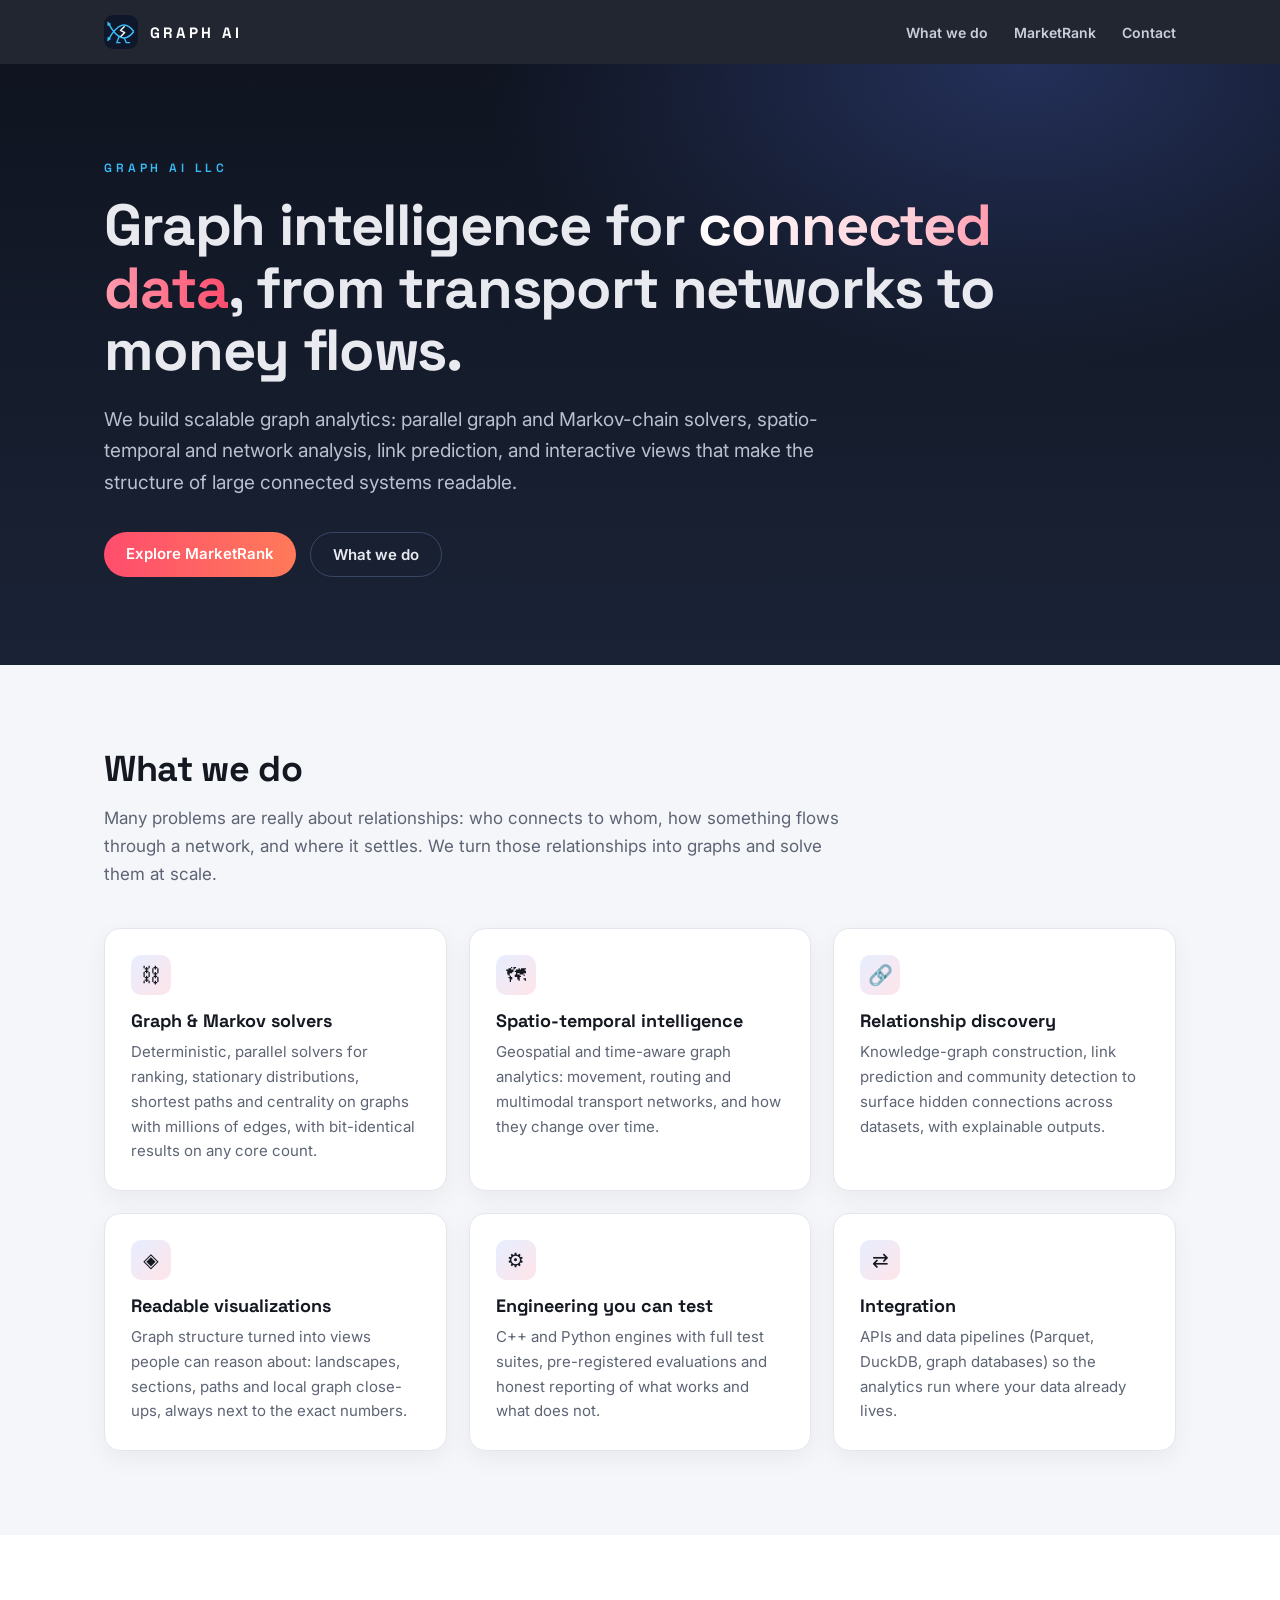
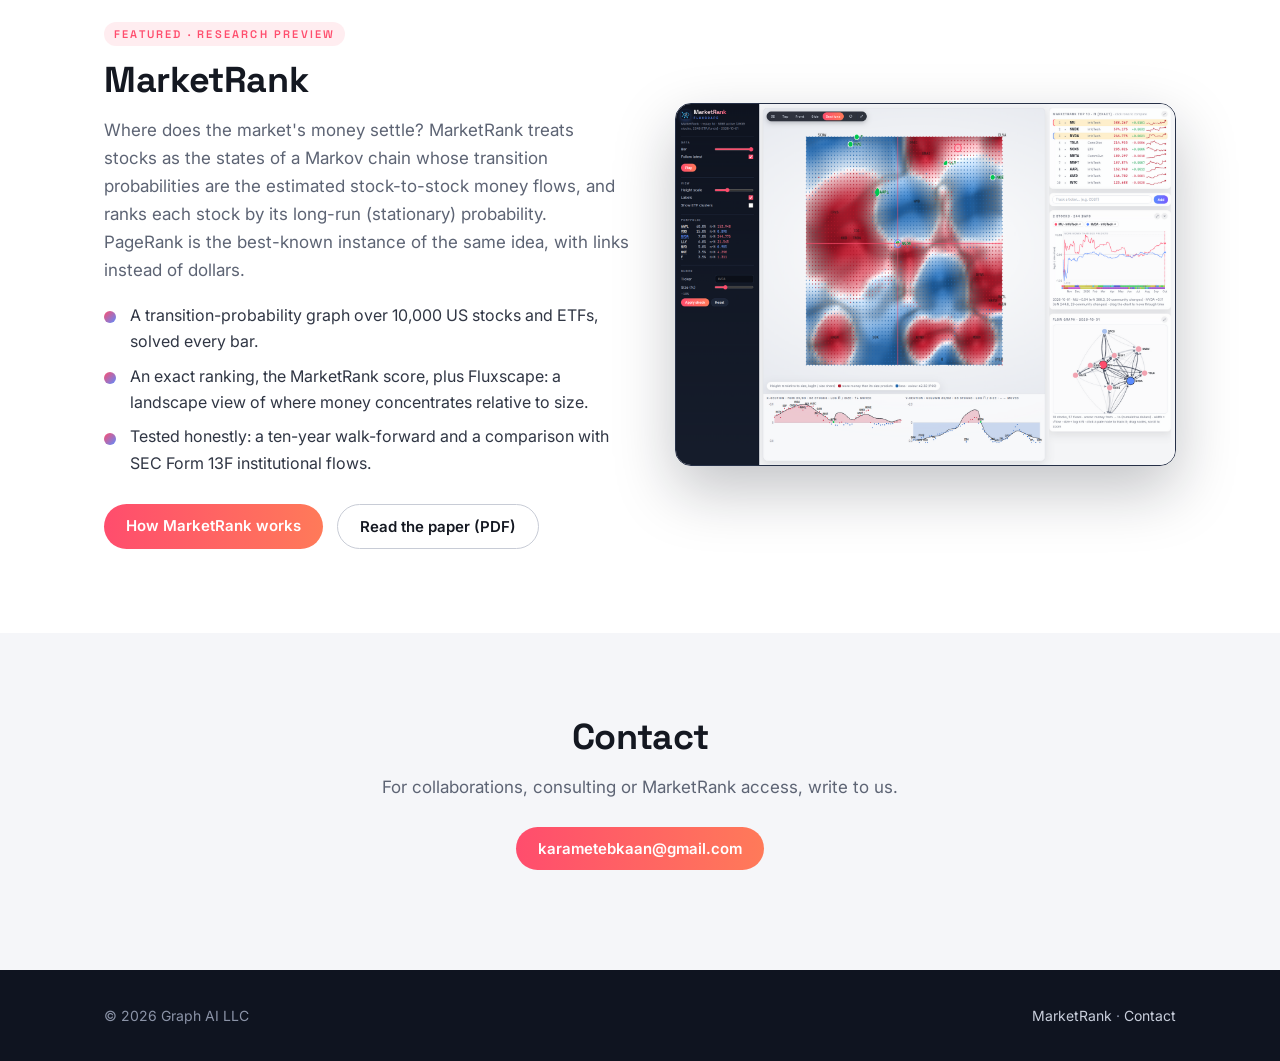
==== index.html @ e9d5492d "graphaiportal.com: Graph AI LLC home + MarketRank page Co-Authored-By: Claude Opus 5.5 (1M context) " ====
<!doctype html>
<html lang="en">
<head>
<meta charset="utf-8">
<meta name="viewport" content="width=device-width, initial-scale=1">
<title>Graph AI LLC: graph intelligence and Markov solvers</title>
<meta name="description" content="Graph AI LLC builds graph intelligence: parallel graph and Markov-chain solvers, spatio-temporal and transport-network analytics, link prediction, and MarketRank, a Markov transition-probability solver over stock-to-stock money flows.">
<link rel="icon" type="image/svg+xml" href="assets/favicon.svg">
<link rel="icon" type="image/png" sizes="512x512" href="assets/icon-512.png">
<link rel="apple-touch-icon" sizes="180x180" href="assets/apple-touch-icon.png">
<link rel="preconnect" href="https://fonts.googleapis.com">
<link rel="preconnect" href="https://fonts.gstatic.com" crossorigin>
<link rel="stylesheet" href="https://fonts.googleapis.com/css2?family=Space+Grotesk:wght@500;600;700&family=Inter:wght@400;500;600&family=JetBrains+Mono:wght@400;600&display=swap">
<link rel="stylesheet" href="assets/site.css">
</head>
<body>

<nav class="nav">
  <div class="wrap">
    <a class="brand" href="index.html"><img src="assets/favicon.svg" alt=""><span>Graph AI</span></a>
    <ul>
      <li class="hide-sm"><a href="#what">What we do</a></li>
      <li><a href="marketrank.html">MarketRank</a></li>
      <li><a href="#contact">Contact</a></li>
    </ul>
  </div>
</nav>

<header class="hero">
  <div class="wrap">
    <p class="eyebrow">Graph AI LLC</p>
    <h1>Graph intelligence for <span class="grad">connected data</span>, from transport networks to money flows.</h1>
    <p class="lead">We build scalable graph analytics: parallel graph and Markov-chain solvers, spatio-temporal and network analysis, link prediction, and interactive views that make the structure of large connected systems readable.</p>
    <div class="btns">
      <a class="btn primary" href="marketrank.html">Explore MarketRank</a>
      <a class="btn ghost" href="#what">What we do</a>
    </div>
  </div>
</header>

<section class="block" id="what">
  <div class="wrap">
    <h2>What we do</h2>
    <p class="sub">Many problems are really about relationships: who connects to whom, how something flows through a network, and where it settles. We turn those relationships into graphs and solve them at scale.</p>
    <div class="grid3">
      <div class="card"><div class="icon">⛓</div><h3>Graph &amp; Markov solvers</h3><p>Deterministic, parallel solvers for ranking, stationary distributions, shortest paths and centrality on graphs with millions of edges, with bit-identical results on any core count.</p></div>
      <div class="card"><div class="icon">🗺</div><h3>Spatio-temporal intelligence</h3><p>Geospatial and time-aware graph analytics: movement, routing and multimodal transport networks, and how they change over time.</p></div>
      <div class="card"><div class="icon">🔗</div><h3>Relationship discovery</h3><p>Knowledge-graph construction, link prediction and community detection to surface hidden connections across datasets, with explainable outputs.</p></div>
      <div class="card"><div class="icon">◈</div><h3>Readable visualizations</h3><p>Graph structure turned into views people can reason about: landscapes, sections, paths and local graph close-ups, always next to the exact numbers.</p></div>
      <div class="card"><div class="icon">⚙</div><h3>Engineering you can test</h3><p>C++ and Python engines with full test suites, pre-registered evaluations and honest reporting of what works and what does not.</p></div>
      <div class="card"><div class="icon">⇄</div><h3>Integration</h3><p>APIs and data pipelines (Parquet, DuckDB, graph databases) so the analytics run where your data already lives.</p></div>
    </div>
  </div>
</section>

<section class="block alt" id="marketrank">
  <div class="wrap feature">
    <div>
      <span class="tag">Featured · Research preview</span>
      <h2>MarketRank</h2>
      <p class="sub" style="margin-bottom:0">Where does the market's money settle? MarketRank treats stocks as the states of a Markov chain whose transition probabilities are the estimated stock-to-stock money flows, and ranks each stock by its long-run (stationary) probability. PageRank is the best-known instance of the same idea, with links instead of dollars.</p>
      <ul class="ticks">
        <li>A transition-probability graph over 10,000 US stocks and ETFs, solved every bar.</li>
        <li>An exact ranking, the MarketRank score, plus Fluxscape: a landscape view of where money concentrates relative to size.</li>
        <li>Tested honestly: a ten-year walk-forward and a comparison with SEC Form 13F institutional flows.</li>
      </ul>
      <div class="btns">
        <a class="btn primary" href="marketrank.html">How MarketRank works</a>
        <a class="btn ghost" href="assets/marketrank-paper.pdf">Read the paper (PDF)</a>
      </div>
    </div>
    <a class="shot" href="marketrank.html"><img src="assets/marketrank-ui.png" alt="The MarketRank Fluxscape interface: a landscape in the Sections view, the exact top-10 ranking, tracked stock paths and the transition graph"></a>
  </div>
</section>

<section class="block contact" id="contact">
  <div class="wrap">
    <h2>Contact</h2>
    <p class="sub">For collaborations, consulting or MarketRank access, write to us.</p>
    <p><a class="btn primary" href="mailto:karametebkaan@gmail.com">karametebkaan@gmail.com</a></p>
  </div>
</section>

<footer>
  <div class="wrap">
    <span>© 2026 Graph AI LLC</span>
    <span><a href="marketrank.html">MarketRank</a> · <a href="#contact">Contact</a></span>
  </div>
</footer>
</body>
</html>
---- assets/site.css ----
:root {
  --navy: #0f1420; --navy2: #1a2336; --ink: #141821; --muted: #5d6474; --line: #e3e6ec; --bg: #f5f6f9;
  --red: #ff4d6d; --red2: #ff7a59; --blue: #5b8cff; --sky: #38bdf8;
  --display: 'Space Grotesk', Inter, system-ui, sans-serif;
  --sans: Inter, system-ui, -apple-system, 'Segoe UI', sans-serif;
  --mono: 'JetBrains Mono', ui-monospace, SFMono-Regular, Menlo, monospace;
}
* { box-sizing: border-box; }
html { scroll-behavior: smooth; }
body { margin: 0; font: 16px/1.65 var(--sans); color: var(--ink); background: var(--bg); }
img { max-width: 100%; display: block; }
a { color: var(--blue); text-decoration: none; }
a:hover { text-decoration: underline; }
.wrap { max-width: 1120px; margin: 0 auto; padding: 0 24px; }

/* nav */
.nav { position: sticky; top: 0; z-index: 10; background: rgba(15, 20, 32, .92); backdrop-filter: blur(10px); -webkit-backdrop-filter: blur(10px); }
.nav .wrap { display: flex; align-items: center; justify-content: space-between; height: 64px; }
.brand { display: flex; align-items: center; gap: 12px; color: #fff; }
.brand:hover { text-decoration: none; }
.brand img { width: 34px; height: 34px; border-radius: 9px; }
.brand span { font: 700 15px var(--display); letter-spacing: .22em; text-transform: uppercase; }
.nav ul { list-style: none; display: flex; gap: 26px; margin: 0; padding: 0; }
.nav ul a { color: #c9cfdc; font: 600 14px var(--sans); }
.nav ul a:hover { color: #fff; text-decoration: none; }

/* hero */
.hero { background: radial-gradient(900px 500px at 80% 0%, #24305a 0%, transparent 60%), linear-gradient(180deg, var(--navy) 0%, var(--navy2) 100%); color: #e8eaf0; padding: 96px 0 88px; }
.eyebrow { font: 600 12px var(--display); letter-spacing: .32em; text-transform: uppercase; color: var(--sky); margin: 0 0 18px; }
.hero h1 { font: 700 clamp(34px, 5vw, 58px)/1.08 var(--display); letter-spacing: -.02em; margin: 0 0 22px; max-width: 900px; }
.hero h1 .grad { background: linear-gradient(90deg, #ffffff 0%, #ffd1da 50%, var(--red) 100%); -webkit-background-clip: text; background-clip: text; color: transparent; }
.hero p.lead { font-size: 19px; color: #b9c0d0; max-width: 760px; margin: 0 0 34px; }
.btns { display: flex; flex-wrap: wrap; gap: 14px; }
.btn { display: inline-block; padding: 12px 22px; border-radius: 999px; font: 600 15px var(--sans); }
.btn:hover { text-decoration: none; filter: brightness(1.08); }
.btn.primary { background: linear-gradient(90deg, var(--red), var(--red2)); color: #fff; }
.btn.ghost { border: 1px solid #3a4766; color: #e8eaf0; }

/* sections */
section.block { padding: 84px 0; }
section.block.alt { background: #fff; }
h2 { font: 700 clamp(26px, 3.2vw, 36px)/1.15 var(--display); letter-spacing: -.01em; margin: 0 0 14px; }
.sub { color: var(--muted); max-width: 760px; margin: 0 0 40px; font-size: 17px; }
.grid3 { display: grid; grid-template-columns: repeat(auto-fit, minmax(260px, 1fr)); gap: 22px; }
.card { background: #fff; border: 1px solid var(--line); border-radius: 16px; padding: 26px; box-shadow: 0 8px 24px rgba(20, 24, 33, .05); }
section.block.alt .card { background: var(--bg); }
.card h3 { font: 700 18px var(--display); margin: 0 0 8px; }
.card p { margin: 0; color: var(--muted); font-size: 15px; }
.icon { width: 40px; height: 40px; border-radius: 10px; display: grid; place-items: center; margin-bottom: 14px; font-size: 20px;
  background: linear-gradient(135deg, rgba(91, 140, 255, .15), rgba(255, 77, 109, .15)); }

/* feature */
.feature { display: grid; grid-template-columns: 1.05fr 1fr; gap: 44px; align-items: center; }
.feature .shot { border-radius: 16px; overflow: hidden; box-shadow: 0 24px 60px rgba(15, 20, 32, .25); border: 1px solid #263047; }
.tag { display: inline-block; font: 600 11px var(--display); letter-spacing: .2em; text-transform: uppercase; color: var(--red);
  background: rgba(255, 77, 109, .1); padding: 5px 10px; border-radius: 999px; margin-bottom: 14px; }
.ticks { list-style: none; padding: 0; margin: 18px 0 28px; }
.ticks li { padding-left: 26px; position: relative; margin: 8px 0; color: #303644; }
.ticks li::before { content: ''; position: absolute; left: 0; top: .6em; width: 12px; height: 12px; border-radius: 50%;
  background: linear-gradient(135deg, var(--red), var(--blue)); }
.feature .btn.ghost { color: var(--ink); border-color: #c8ccd6; }

/* prose page */
.prose { max-width: 820px; }
.prose h2 { margin-top: 56px; }
.prose h3 { font: 700 20px var(--display); margin: 32px 0 8px; }
.prose p, .prose li { color: #2c3240; }
.formula { font: 15px var(--mono); background: var(--navy); color: #e8eaf0; padding: 18px 22px; border-radius: 12px; overflow-x: auto; }
figure { margin: 34px 0; }
figure img { border-radius: 14px; border: 1px solid var(--line); box-shadow: 0 16px 40px rgba(15, 20, 32, .12); }
figcaption { color: var(--muted); font-size: 14px; margin-top: 10px; }
.results { width: 100%; border-collapse: collapse; margin: 18px 0 8px; font-size: 15px; }
.results th, .results td { text-align: left; padding: 10px 12px; border-bottom: 1px solid var(--line); vertical-align: top; }
.results th { font: 600 12px var(--display); letter-spacing: .12em; text-transform: uppercase; color: var(--muted); }
.note { background: #fff7e8; border: 1px solid #f3dcae; border-radius: 12px; padding: 16px 20px; color: #5b4a24; font-size: 14.5px; }

/* contact + footer */
.contact { text-align: center; }
.contact .sub { margin: 0 auto 26px; }
footer { background: var(--navy); color: #8b93a7; padding: 34px 0; font-size: 14px; }
footer .wrap { display: flex; flex-wrap: wrap; justify-content: space-between; gap: 12px; }
footer a { color: #c9cfdc; }

@media (max-width: 860px) {
  .feature { grid-template-columns: 1fr; }
  .nav ul { gap: 16px; }
  .nav ul li.hide-sm { display: none; }
  .hero { padding: 72px 0 64px; }
}
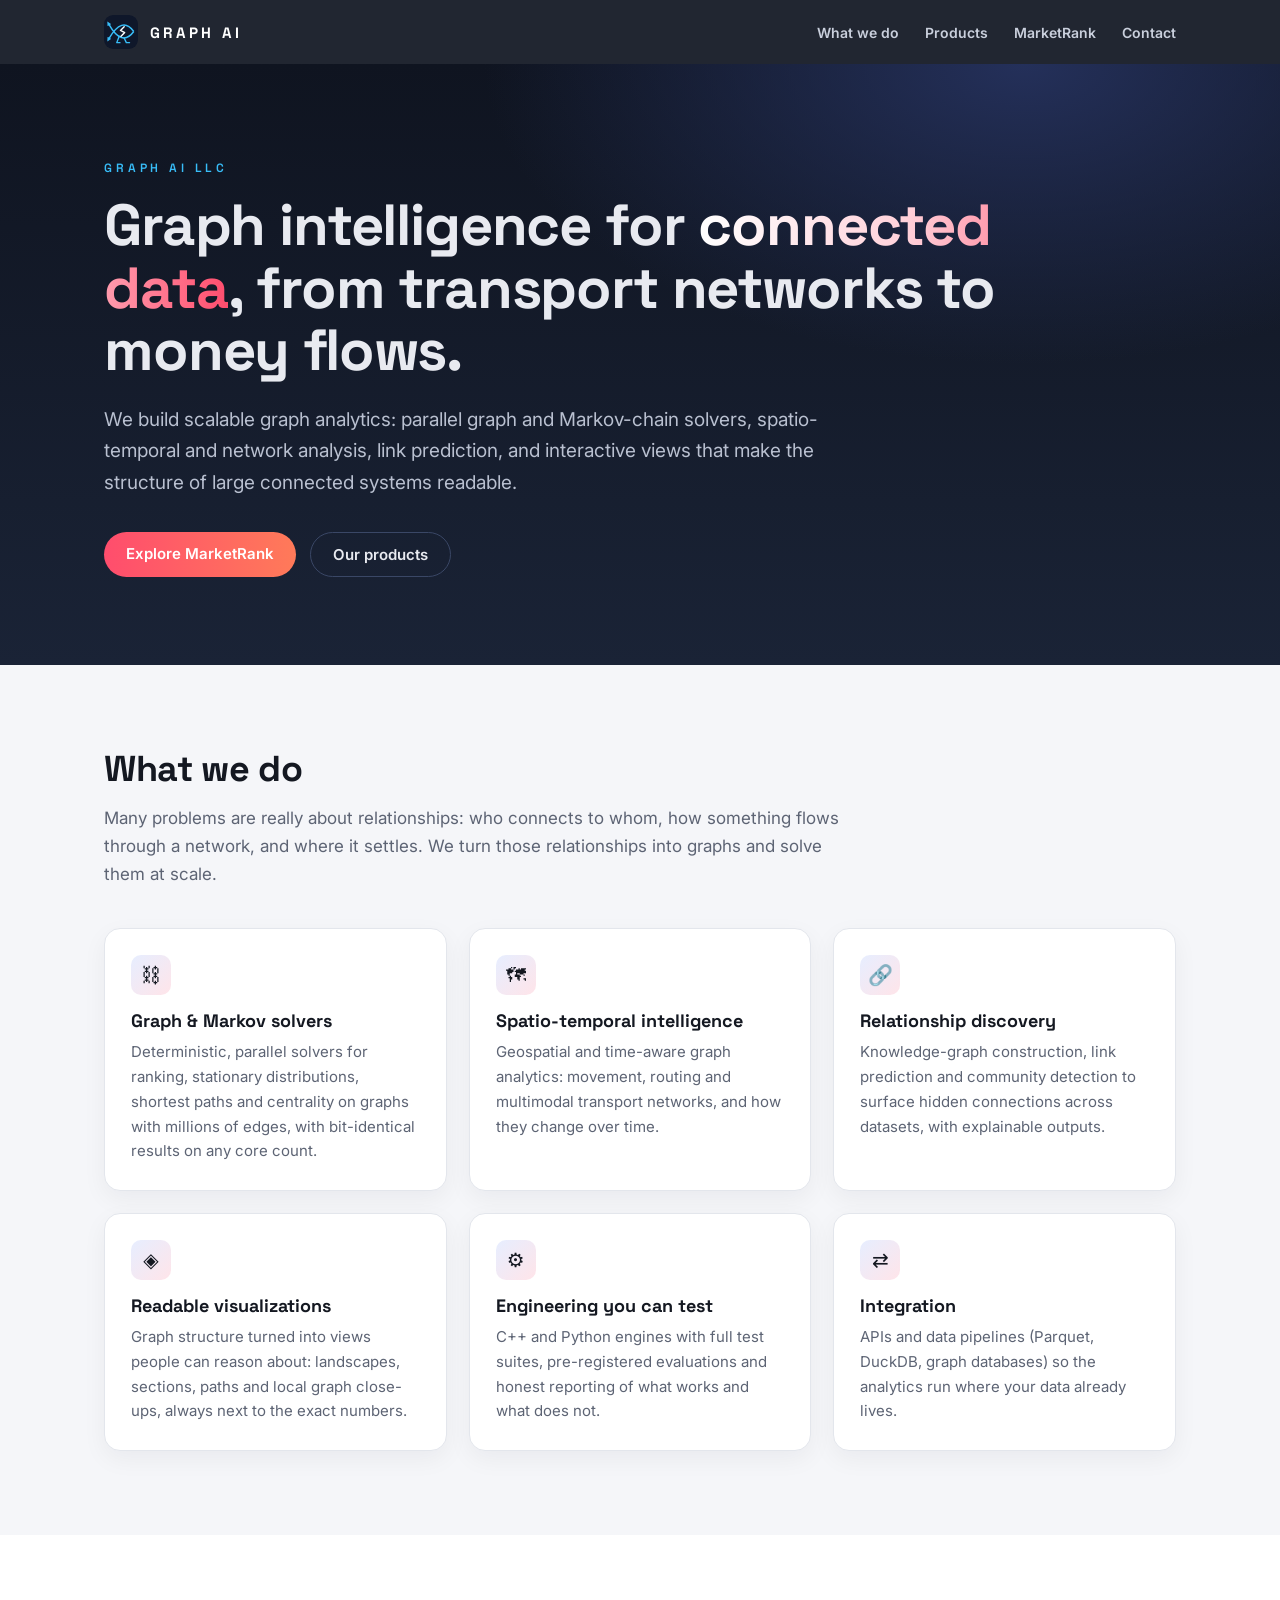
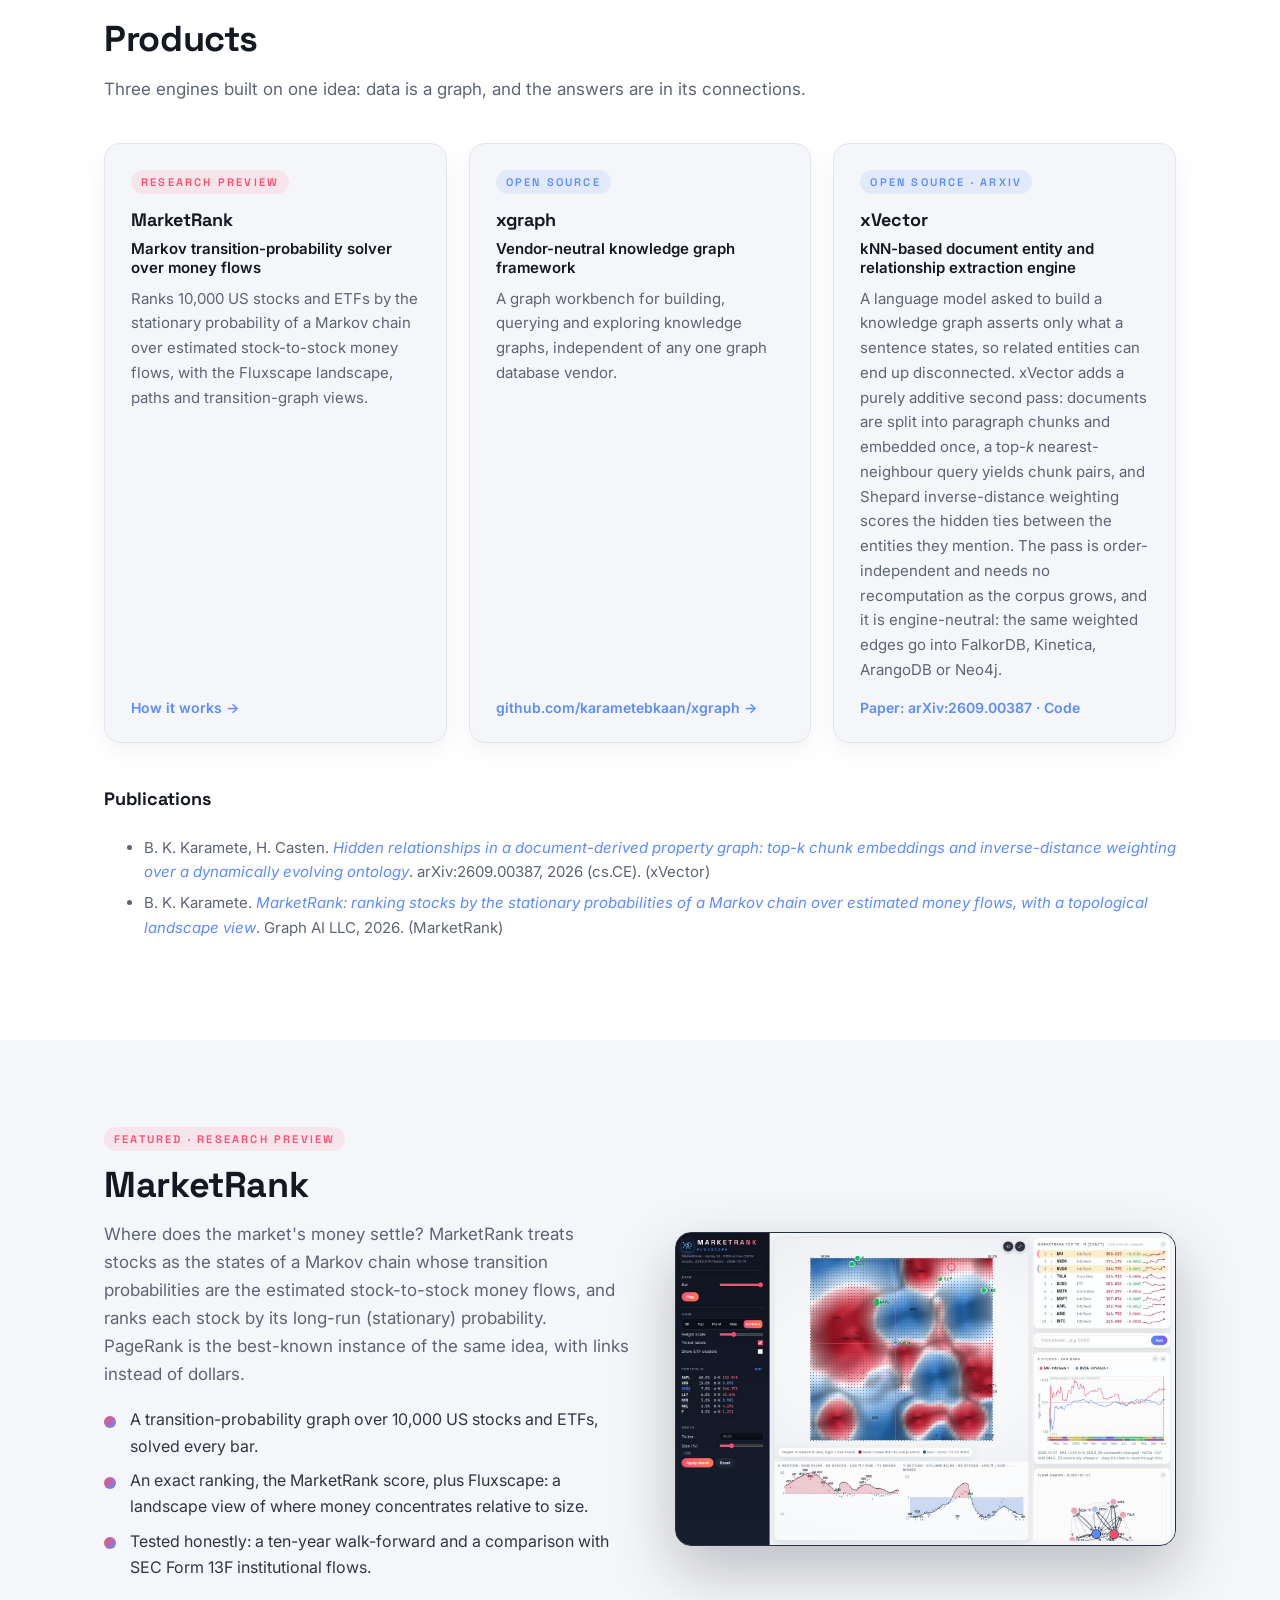
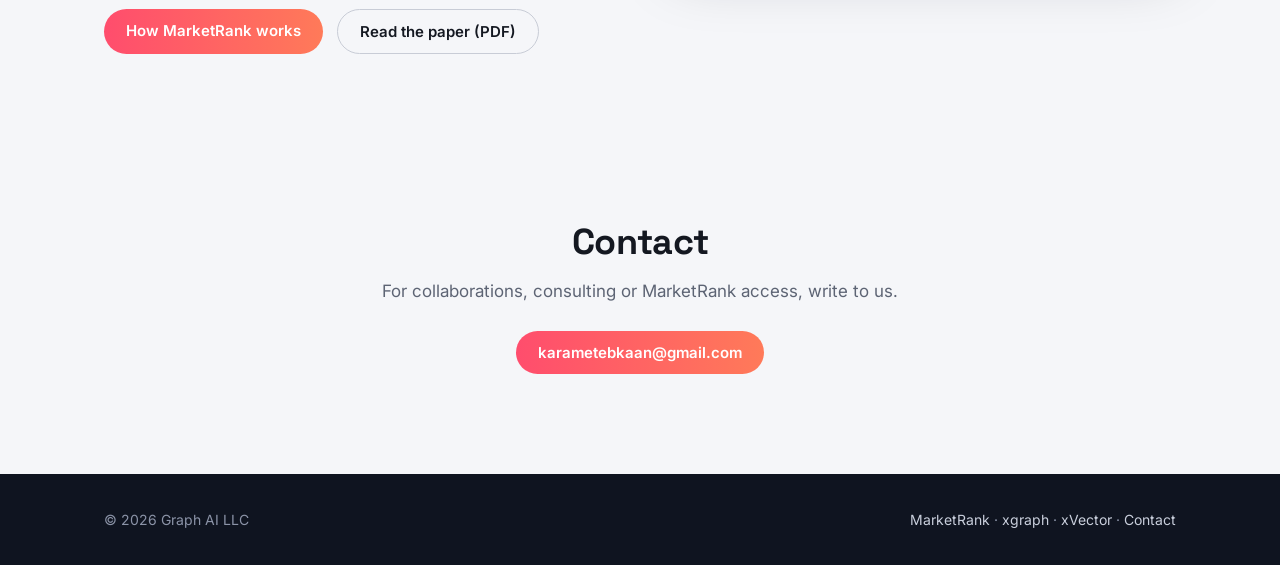
==== commit 55297d60: "site: products (MarketRank, xgraph, xVector + arXiv:2609.00387), publications, 30 s MarketRank demo " ====
--- a/index.html
+++ b/index.html
@@ -20,6 +20,7 @@
     <a class="brand" href="index.html"><img src="assets/favicon.svg" alt=""><span>Graph AI</span></a>
     <ul>
       <li class="hide-sm"><a href="#what">What we do</a></li>
+      <li><a href="#products">Products</a></li>
       <li><a href="marketrank.html">MarketRank</a></li>
       <li><a href="#contact">Contact</a></li>
     </ul>
@@ -33,7 +34,7 @@
     <p class="lead">We build scalable graph analytics: parallel graph and Markov-chain solvers, spatio-temporal and network analysis, link prediction, and interactive views that make the structure of large connected systems readable.</p>
     <div class="btns">
       <a class="btn primary" href="marketrank.html">Explore MarketRank</a>
-      <a class="btn ghost" href="#what">What we do</a>
+      <a class="btn ghost" href="#products">Our products</a>
     </div>
   </div>
 </header>
@@ -53,7 +54,42 @@
   </div>
 </section>
 
-<section class="block alt" id="marketrank">
+<section class="block alt" id="products">
+  <div class="wrap">
+    <h2>Products</h2>
+    <p class="sub">Three engines built on one idea: data is a graph, and the answers are in its connections.</p>
+    <div class="grid3 products">
+      <a class="card product" href="marketrank.html">
+        <span class="tag">Research preview</span>
+        <h3>MarketRank</h3>
+        <p class="kicker">Markov transition-probability solver over money flows</p>
+        <p>Ranks 10,000 US stocks and ETFs by the stationary probability of a Markov chain over estimated stock-to-stock money flows, with the Fluxscape landscape, paths and transition-graph views.</p>
+        <span class="more">How it works →</span>
+      </a>
+      <a class="card product" href="https://github.com/karametebkaan/xgraph" target="_blank" rel="noopener">
+        <span class="tag tag-blue">Open source</span>
+        <h3>xgraph</h3>
+        <p class="kicker">Vendor-neutral knowledge graph framework</p>
+        <p>A graph workbench for building, querying and exploring knowledge graphs, independent of any one graph database vendor.</p>
+        <span class="more">github.com/karametebkaan/xgraph →</span>
+      </a>
+      <div class="card product">
+        <span class="tag tag-blue">Open source · arXiv</span>
+        <h3>xVector</h3>
+        <p class="kicker">kNN-based document entity and relationship extraction engine</p>
+        <p>A language model asked to build a knowledge graph asserts only what a sentence states, so related entities can end up disconnected. xVector adds a purely additive second pass: documents are split into paragraph chunks and embedded once, a top-<em>k</em> nearest-neighbour query yields chunk pairs, and Shepard inverse-distance weighting scores the hidden ties between the entities they mention. The pass is order-independent and needs no recomputation as the corpus grows, and it is engine-neutral: the same weighted edges go into FalkorDB, Kinetica, ArangoDB or Neo4j.</p>
+        <span class="more"><a href="https://arxiv.org/abs/2609.00387" target="_blank" rel="noopener">Paper: arXiv:2609.00387</a> · <a href="https://github.com/karametebkaan/xVector" target="_blank" rel="noopener">Code</a></span>
+      </div>
+    </div>
+    <h3 style="font: 700 18px var(--display); margin: 44px 0 6px;">Publications</h3>
+    <ul class="publications">
+      <li>B. K. Karamete, H. Casten. <a href="https://arxiv.org/abs/2609.00387" target="_blank" rel="noopener"><em>Hidden relationships in a document-derived property graph: top-k chunk embeddings and inverse-distance weighting over a dynamically evolving ontology</em></a>. arXiv:2609.00387, 2026 (cs.CE). (xVector)</li>
+      <li>B. K. Karamete. <a href="assets/marketrank-paper.pdf"><em>MarketRank: ranking stocks by the stationary probabilities of a Markov chain over estimated money flows, with a topological landscape view</em></a>. Graph AI LLC, 2026. (MarketRank)</li>
+    </ul>
+  </div>
+</section>
+
+<section class="block" id="marketrank">
   <div class="wrap feature">
     <div>
       <span class="tag">Featured · Research preview</span>
@@ -69,7 +105,7 @@
         <a class="btn ghost" href="assets/marketrank-paper.pdf">Read the paper (PDF)</a>
       </div>
     </div>
-    <a class="shot" href="marketrank.html"><img src="assets/marketrank-ui.png" alt="The MarketRank Fluxscape interface: a landscape in the Sections view, the exact top-10 ranking, tracked stock paths and the transition graph"></a>
+    <div class="shot"><video src="assets/marketrank-demo.mp4" poster="assets/marketrank-ui.jpg" autoplay muted loop playsinline preload="metadata" aria-label="MarketRank in action: the landscape, ranking, paths and transition graph stepping through the last six months of bars"></video></div>
   </div>
 </section>
 
@@ -84,7 +120,7 @@
 <footer>
   <div class="wrap">
     <span>© 2026 Graph AI LLC</span>
-    <span><a href="marketrank.html">MarketRank</a> · <a href="#contact">Contact</a></span>
+    <span><a href="marketrank.html">MarketRank</a> · <a href="https://github.com/karametebkaan/xgraph">xgraph</a> · <a href="https://github.com/karametebkaan/xVector">xVector</a> · <a href="index.html#contact">Contact</a></span>
   </div>
 </footer>
 </body>
--- a/assets/site.css
+++ b/assets/site.css
@@ -87,3 +87,17 @@
   .nav ul li.hide-sm { display: none; }
   .hero { padding: 72px 0 64px; }
 }
+
+/* products */
+.products .product { display: flex; flex-direction: column; color: inherit; transition: transform .15s, box-shadow .15s; }
+.products .product:hover { text-decoration: none; transform: translateY(-3px); box-shadow: 0 16px 36px rgba(20, 24, 33, .12); }
+.products .tag { align-self: flex-start; }
+.tag-blue { color: var(--blue); background: rgba(91, 140, 255, .12); }
+.kicker { font: 600 14px var(--sans); color: var(--ink) !important; margin: 0 0 10px !important; }
+.product .more { margin-top: auto; padding-top: 16px; font: 600 14px var(--sans); color: var(--blue); }
+.feature .shot video, video.demo { width: 100%; display: block; background: var(--navy); }
+video.demo { border-radius: 14px; border: 1px solid var(--line); box-shadow: 0 16px 40px rgba(15, 20, 32, .12); }
+.product .more a { color: var(--blue); }
+.products .card.product:not(a):hover { transform: none; }
+.publications { margin-top: 26px; font-size: 15px; color: var(--muted); }
+.publications li { margin: 6px 0; }
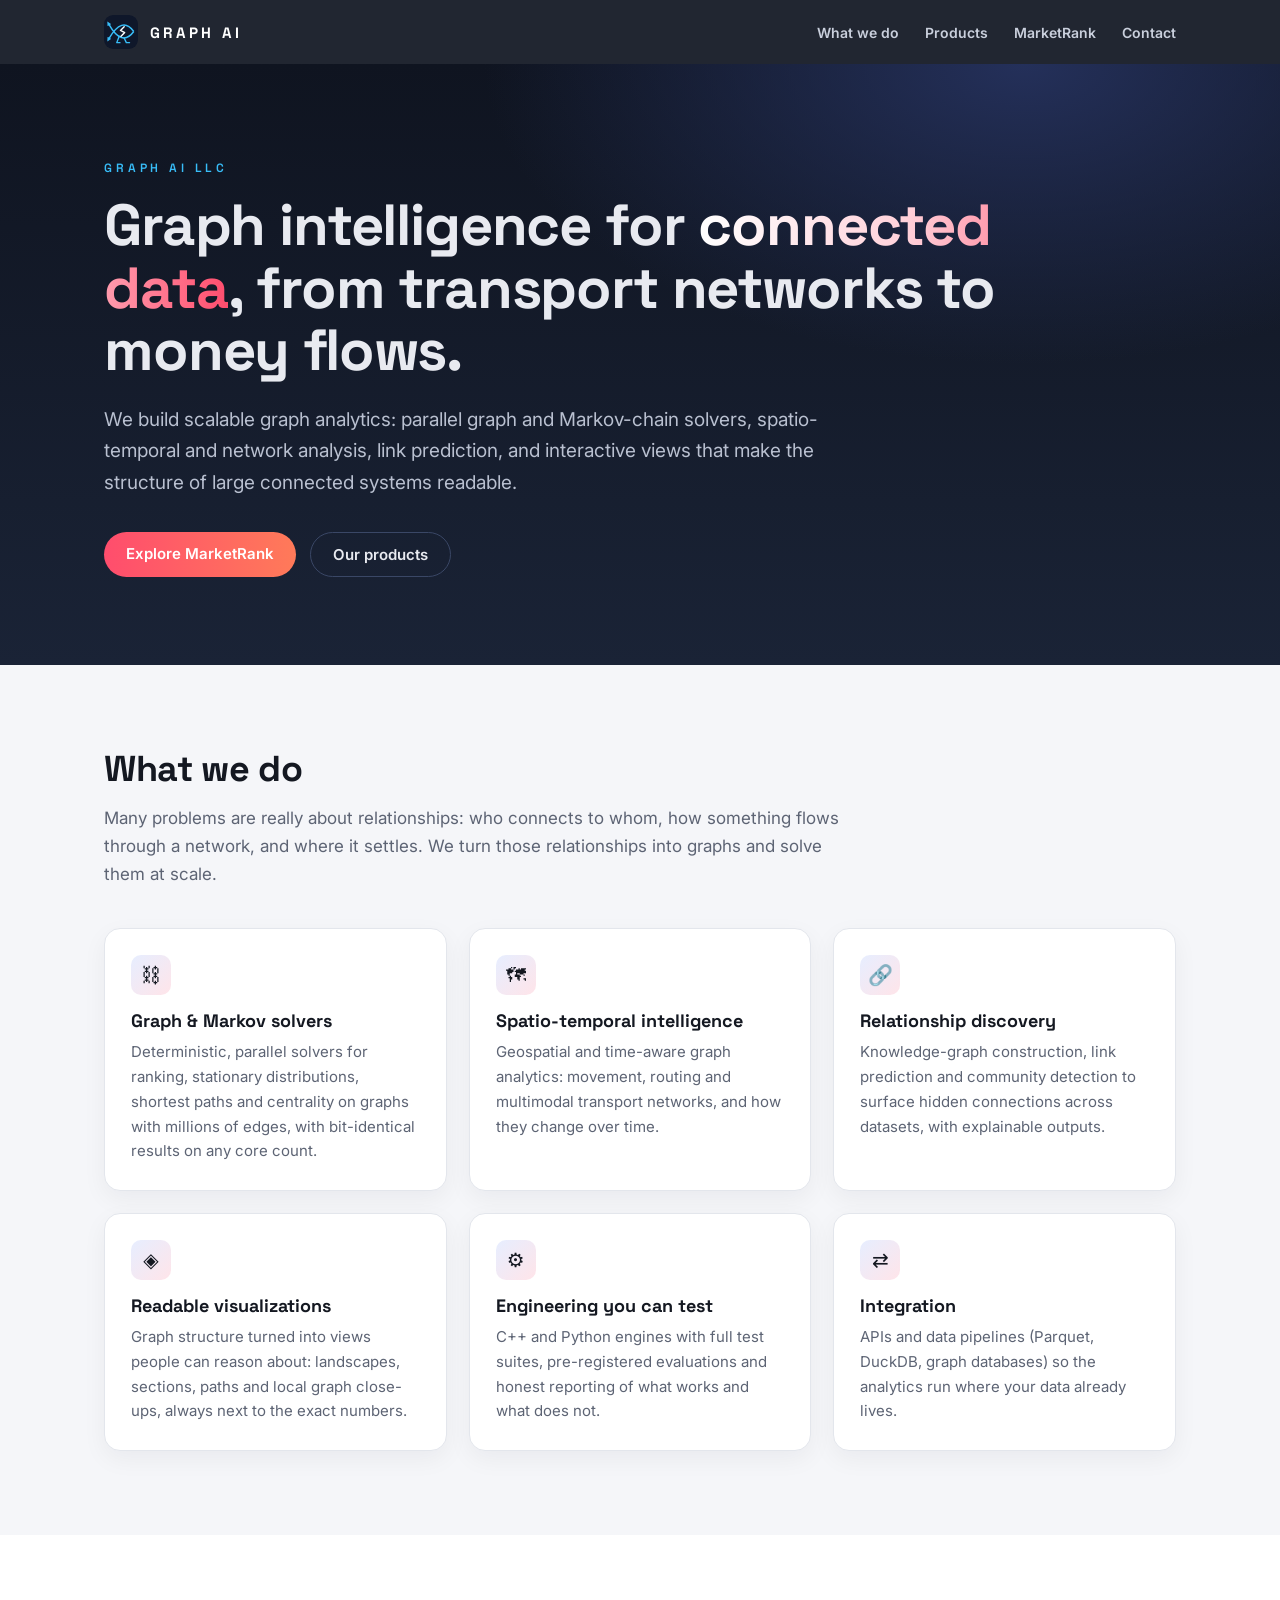
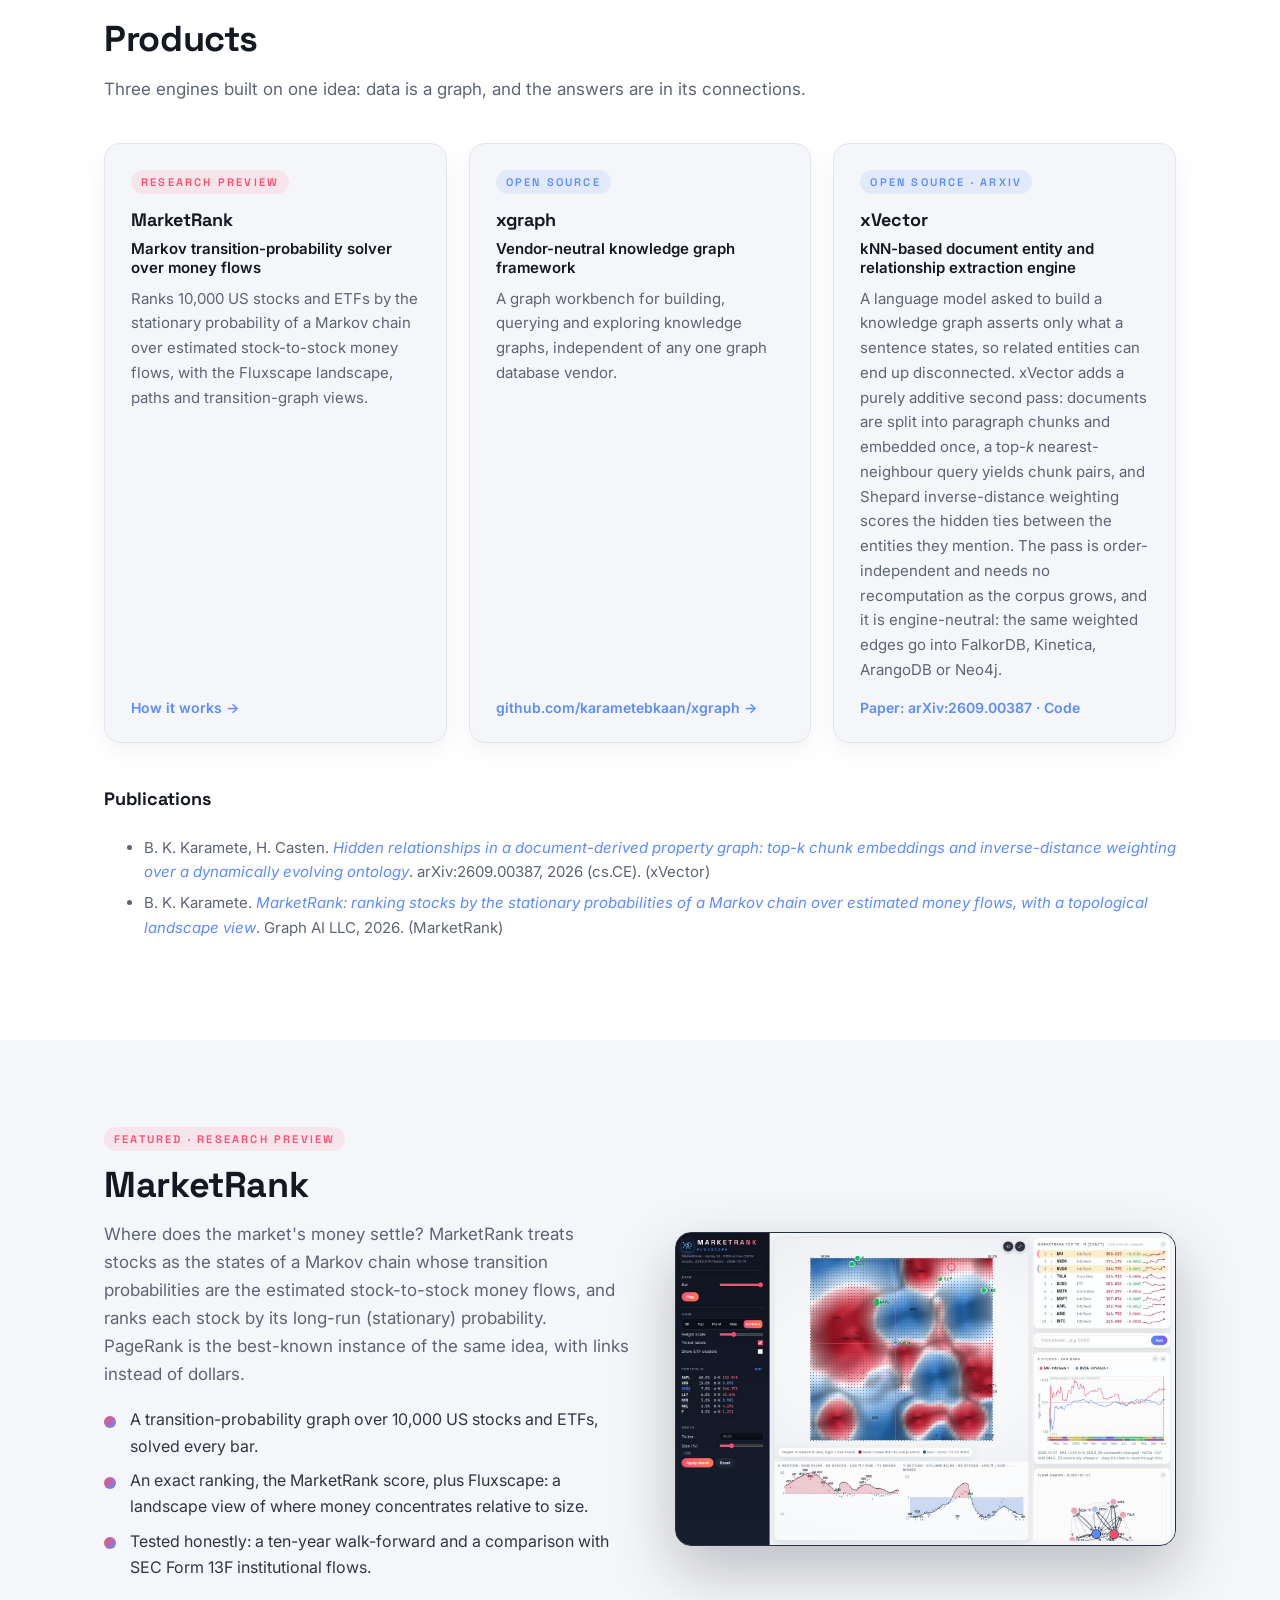
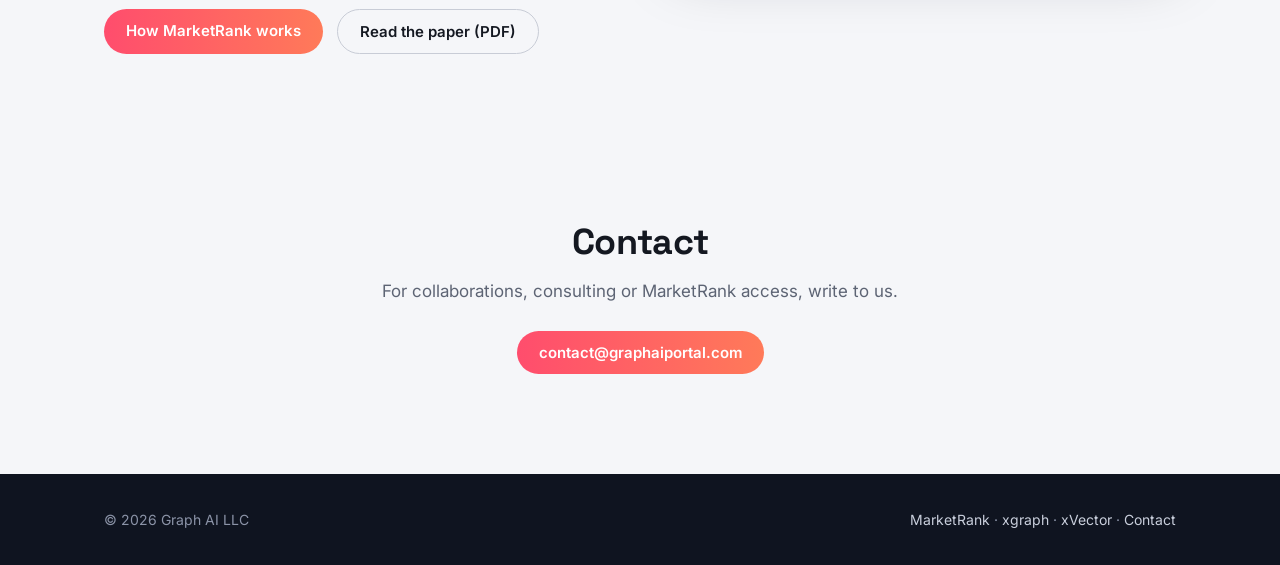
==== commit 76e4bc06: "site: contact address contact@graphaiportal.com Co-Authored-By: Claude Opus 5.5 (1M context) <norepl" ====
--- a/index.html
+++ b/index.html
@@ -113,7 +113,7 @@
   <div class="wrap">
     <h2>Contact</h2>
     <p class="sub">For collaborations, consulting or MarketRank access, write to us.</p>
-    <p><a class="btn primary" href="mailto:karametebkaan@gmail.com">karametebkaan@gmail.com</a></p>
+    <p><a class="btn primary" href="mailto:contact@graphaiportal.com">contact@graphaiportal.com</a></p>
   </div>
 </section>
 
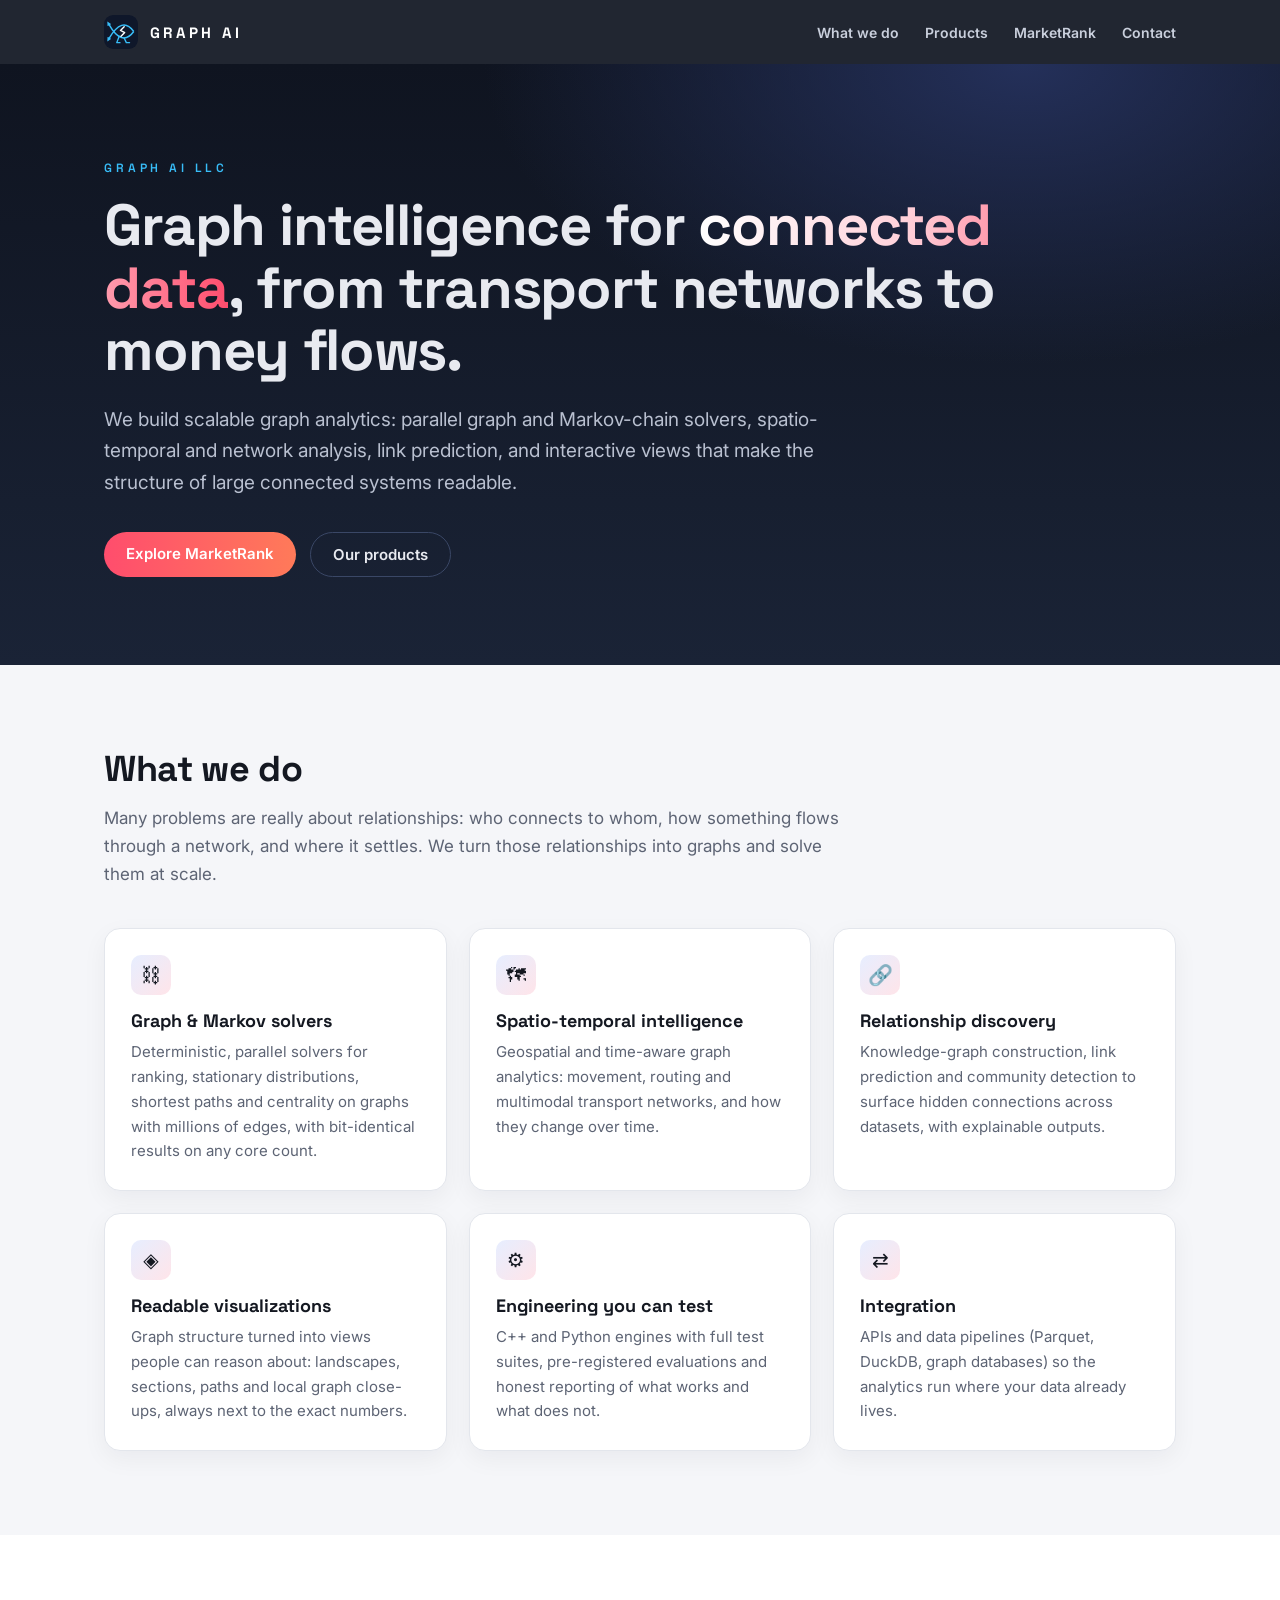
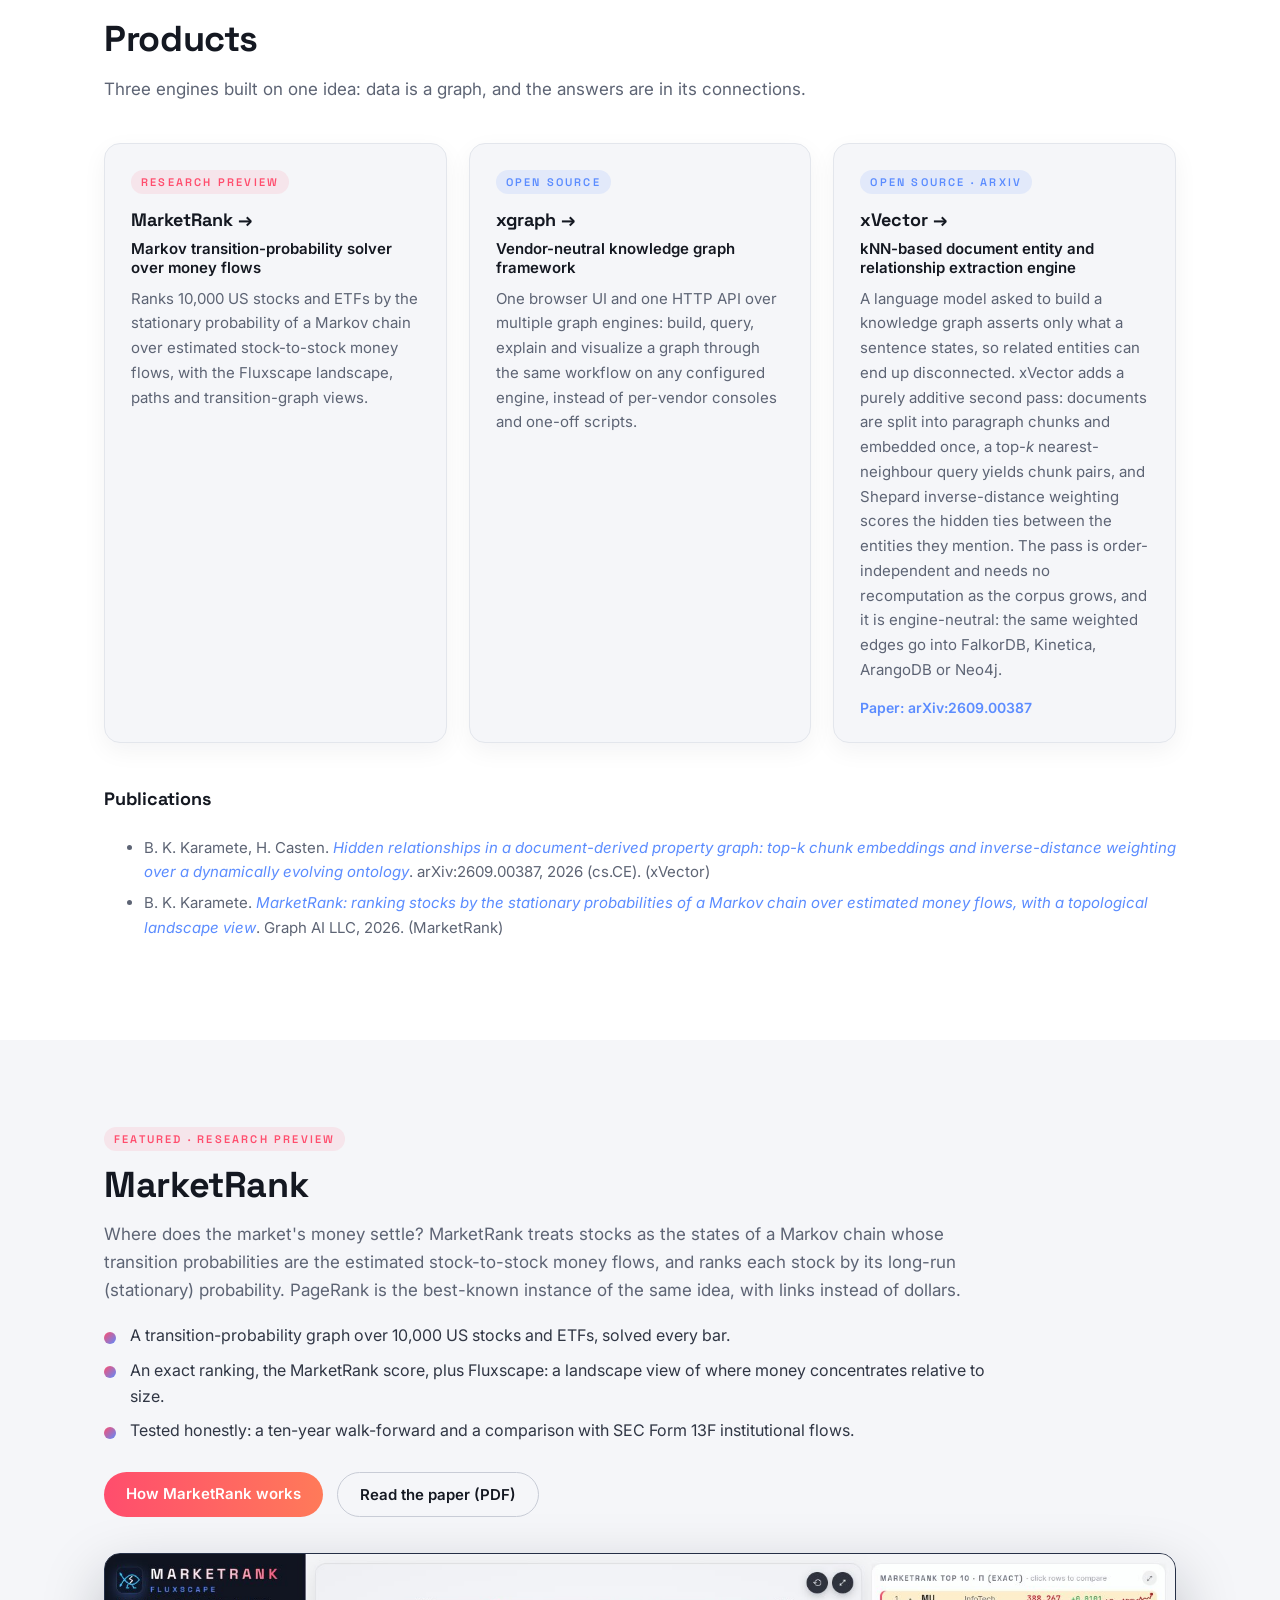
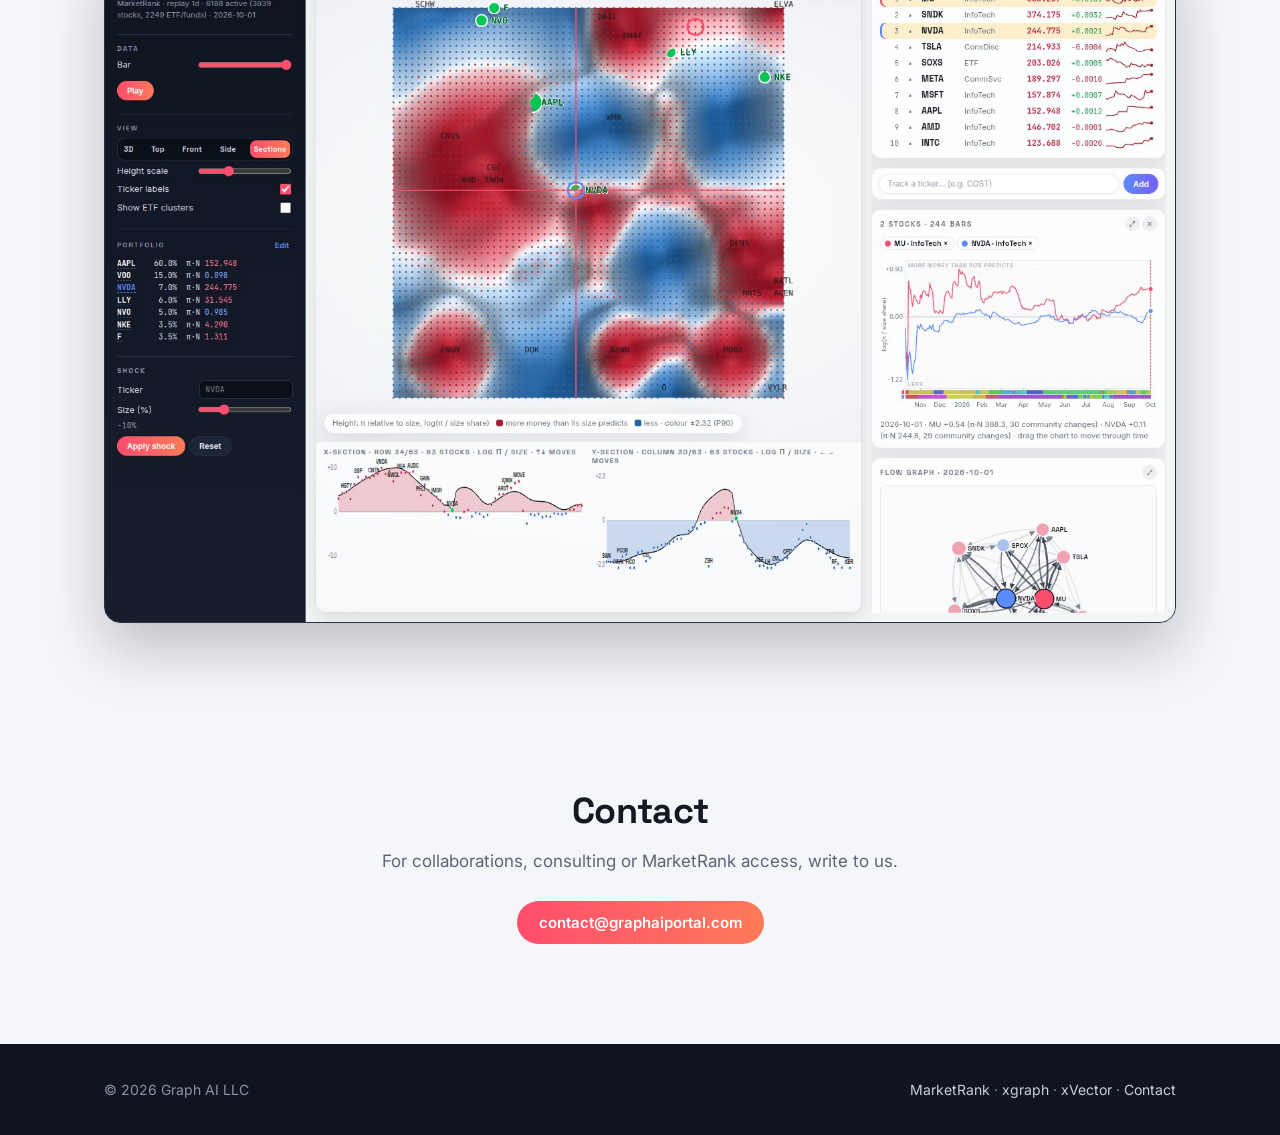
==== commit 47888fec: "site: product titles link out, no username text, full-width MarketRank video Co-Authored-By: Claude " ====
--- a/index.html
+++ b/index.html
@@ -59,26 +59,24 @@
     <h2>Products</h2>
     <p class="sub">Three engines built on one idea: data is a graph, and the answers are in its connections.</p>
     <div class="grid3 products">
-      <a class="card product" href="marketrank.html">
+      <div class="card product">
         <span class="tag">Research preview</span>
-        <h3>MarketRank</h3>
+        <h3><a href="marketrank.html">MarketRank →</a></h3>
         <p class="kicker">Markov transition-probability solver over money flows</p>
         <p>Ranks 10,000 US stocks and ETFs by the stationary probability of a Markov chain over estimated stock-to-stock money flows, with the Fluxscape landscape, paths and transition-graph views.</p>
-        <span class="more">How it works →</span>
-      </a>
-      <a class="card product" href="https://github.com/karametebkaan/xgraph" target="_blank" rel="noopener">
+      </div>
+      <div class="card product">
         <span class="tag tag-blue">Open source</span>
-        <h3>xgraph</h3>
+        <h3><a href="https://github.com/karametebkaan/xgraph" target="_blank" rel="noopener">xgraph →</a></h3>
         <p class="kicker">Vendor-neutral knowledge graph framework</p>
-        <p>A graph workbench for building, querying and exploring knowledge graphs, independent of any one graph database vendor.</p>
-        <span class="more">github.com/karametebkaan/xgraph →</span>
-      </a>
+        <p>One browser UI and one HTTP API over multiple graph engines: build, query, explain and visualize a graph through the same workflow on any configured engine, instead of per-vendor consoles and one-off scripts.</p>
+      </div>
       <div class="card product">
         <span class="tag tag-blue">Open source · arXiv</span>
-        <h3>xVector</h3>
+        <h3><a href="https://github.com/karametebkaan/xVector" target="_blank" rel="noopener">xVector →</a></h3>
         <p class="kicker">kNN-based document entity and relationship extraction engine</p>
         <p>A language model asked to build a knowledge graph asserts only what a sentence states, so related entities can end up disconnected. xVector adds a purely additive second pass: documents are split into paragraph chunks and embedded once, a top-<em>k</em> nearest-neighbour query yields chunk pairs, and Shepard inverse-distance weighting scores the hidden ties between the entities they mention. The pass is order-independent and needs no recomputation as the corpus grows, and it is engine-neutral: the same weighted edges go into FalkorDB, Kinetica, ArangoDB or Neo4j.</p>
-        <span class="more"><a href="https://arxiv.org/abs/2609.00387" target="_blank" rel="noopener">Paper: arXiv:2609.00387</a> · <a href="https://github.com/karametebkaan/xVector" target="_blank" rel="noopener">Code</a></span>
+        <span class="more"><a href="https://arxiv.org/abs/2609.00387" target="_blank" rel="noopener">Paper: arXiv:2609.00387</a></span>
       </div>
     </div>
     <h3 style="font: 700 18px var(--display); margin: 44px 0 6px;">Publications</h3>
@@ -90,7 +88,7 @@
 </section>
 
 <section class="block" id="marketrank">
-  <div class="wrap feature">
+  <div class="wrap feature feature-stack">
     <div>
       <span class="tag">Featured · Research preview</span>
       <h2>MarketRank</h2>
@@ -105,7 +103,9 @@
         <a class="btn ghost" href="assets/marketrank-paper.pdf">Read the paper (PDF)</a>
       </div>
     </div>
-    <div class="shot"><video src="assets/marketrank-demo.mp4" poster="assets/marketrank-ui.jpg" autoplay muted loop playsinline preload="metadata" aria-label="MarketRank in action: the landscape, ranking, paths and transition graph stepping through the last six months of bars"></video></div>
+  </div>
+  <div class="wrap">
+    <div class="shot shot-wide"><video src="assets/marketrank-demo.mp4" poster="assets/marketrank-ui.jpg" autoplay muted loop playsinline preload="metadata" aria-label="MarketRank in action: the landscape, ranking, paths and transition graph stepping through the last six months of bars"></video></div>
   </div>
 </section>
 
--- a/assets/site.css
+++ b/assets/site.css
@@ -101,3 +101,10 @@
 .products .card.product:not(a):hover { transform: none; }
 .publications { margin-top: 26px; font-size: 15px; color: var(--muted); }
 .publications li { margin: 6px 0; }
+
+.product h3 a { color: var(--ink); }
+.product h3 a:hover { color: var(--blue); text-decoration: none; }
+.feature-stack { grid-template-columns: 1fr; gap: 0; }
+.feature-stack .sub, .feature-stack .ticks { max-width: 900px; }
+.shot-wide { margin-top: 36px; border-radius: 16px; overflow: hidden; box-shadow: 0 24px 60px rgba(15, 20, 32, .25); border: 1px solid #263047; }
+.shot-wide video { width: 100%; display: block; background: var(--navy); }
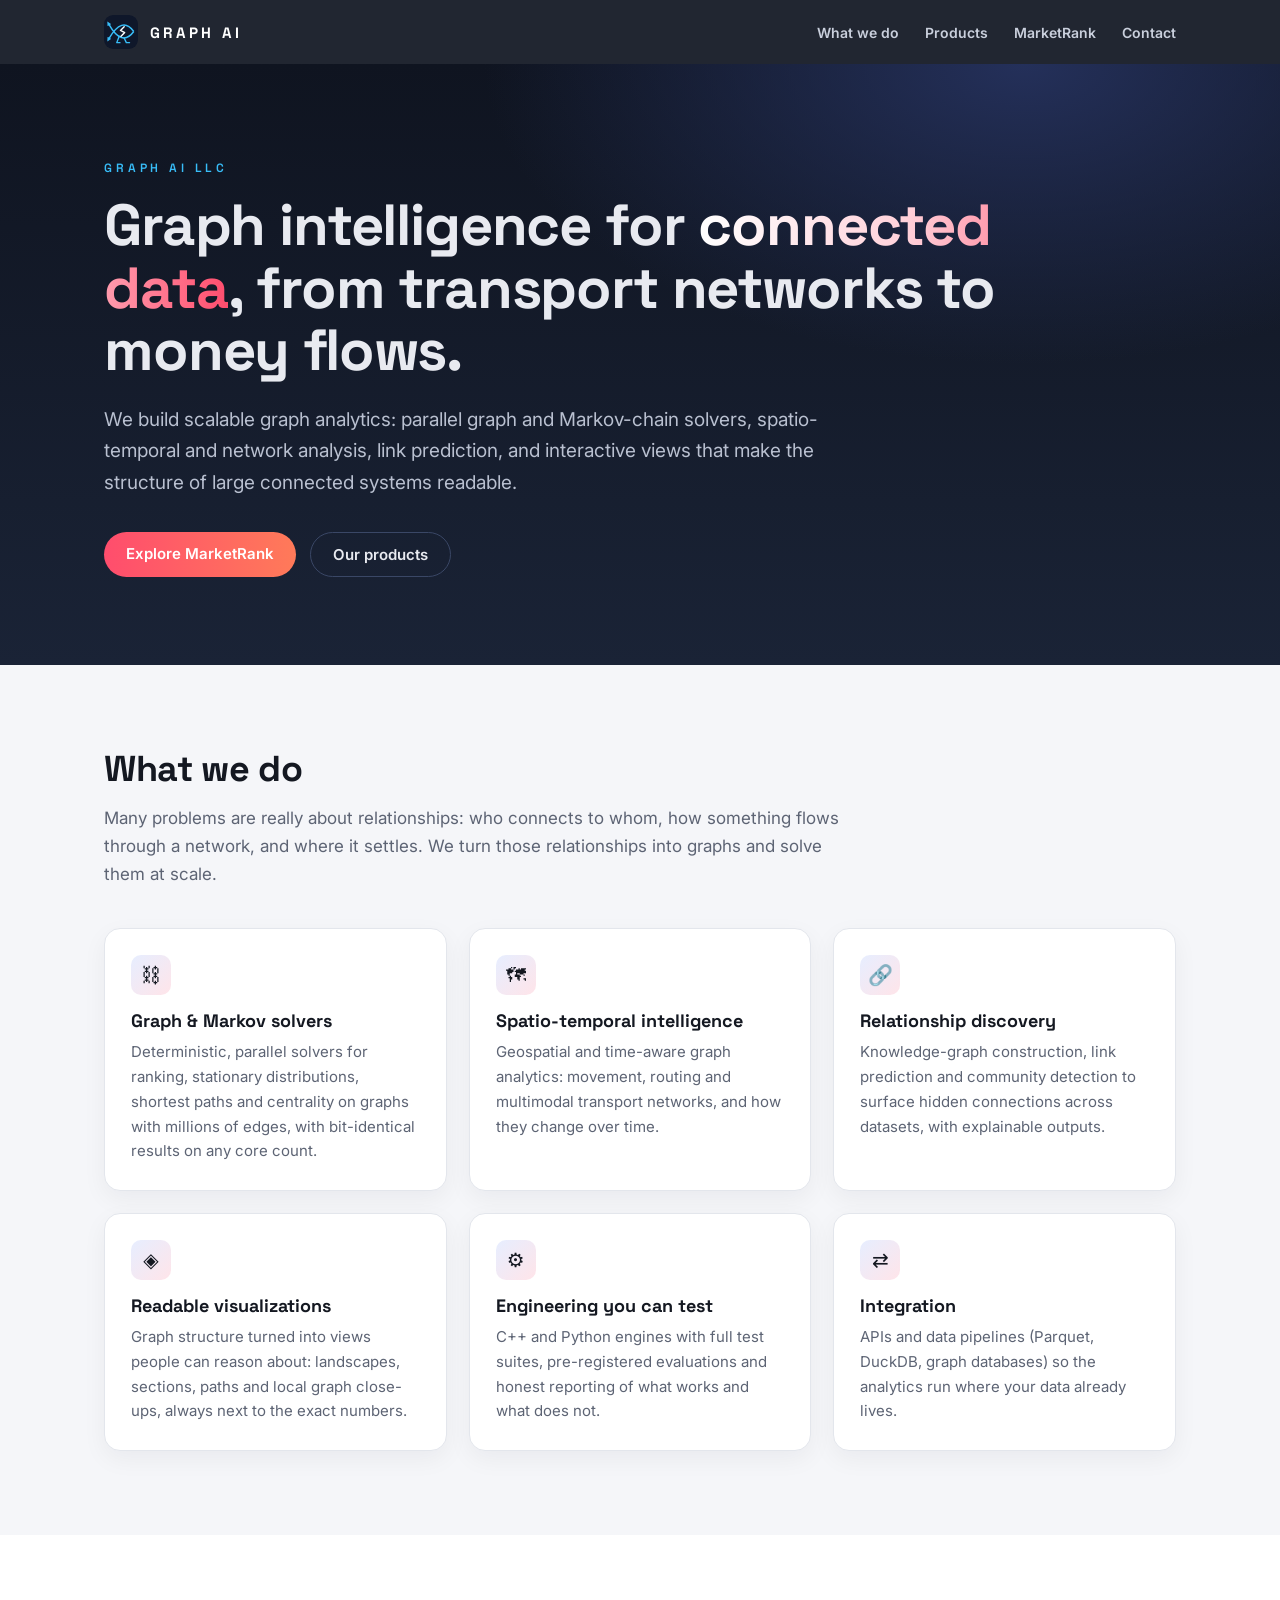
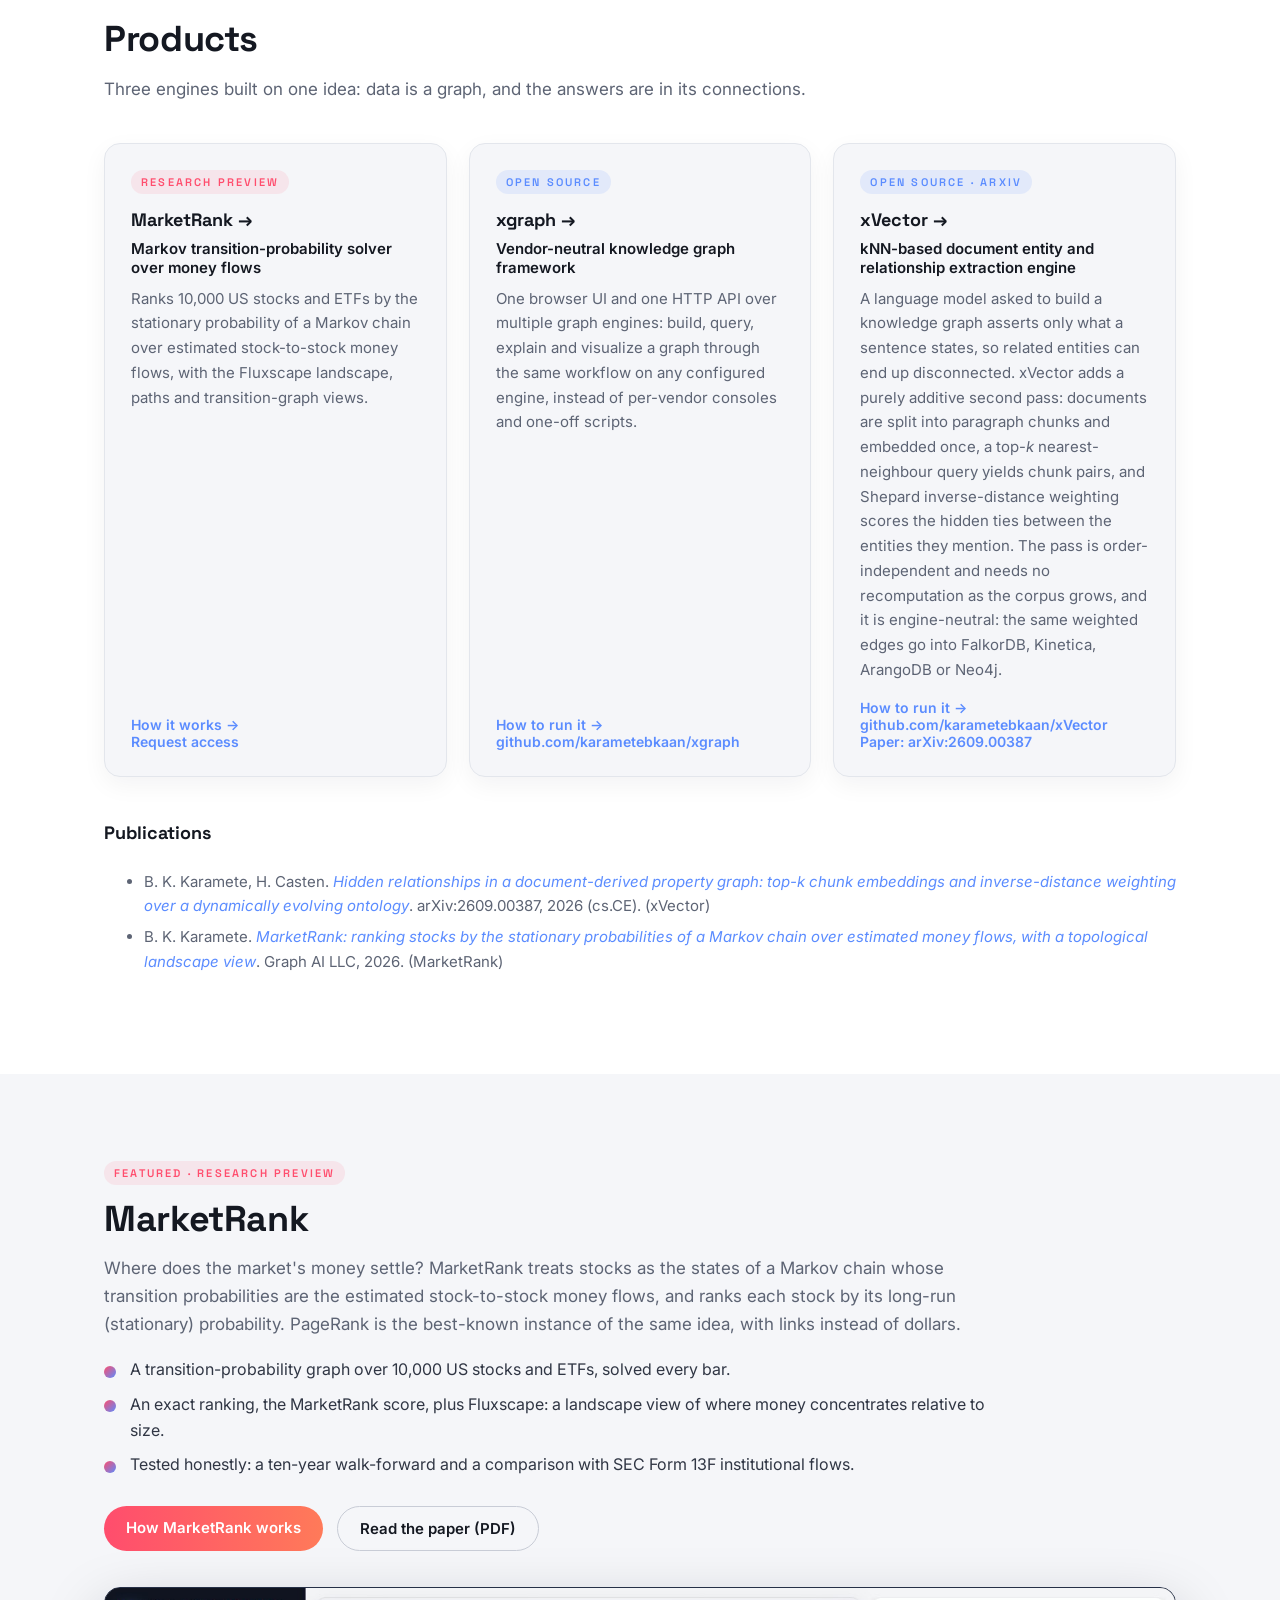
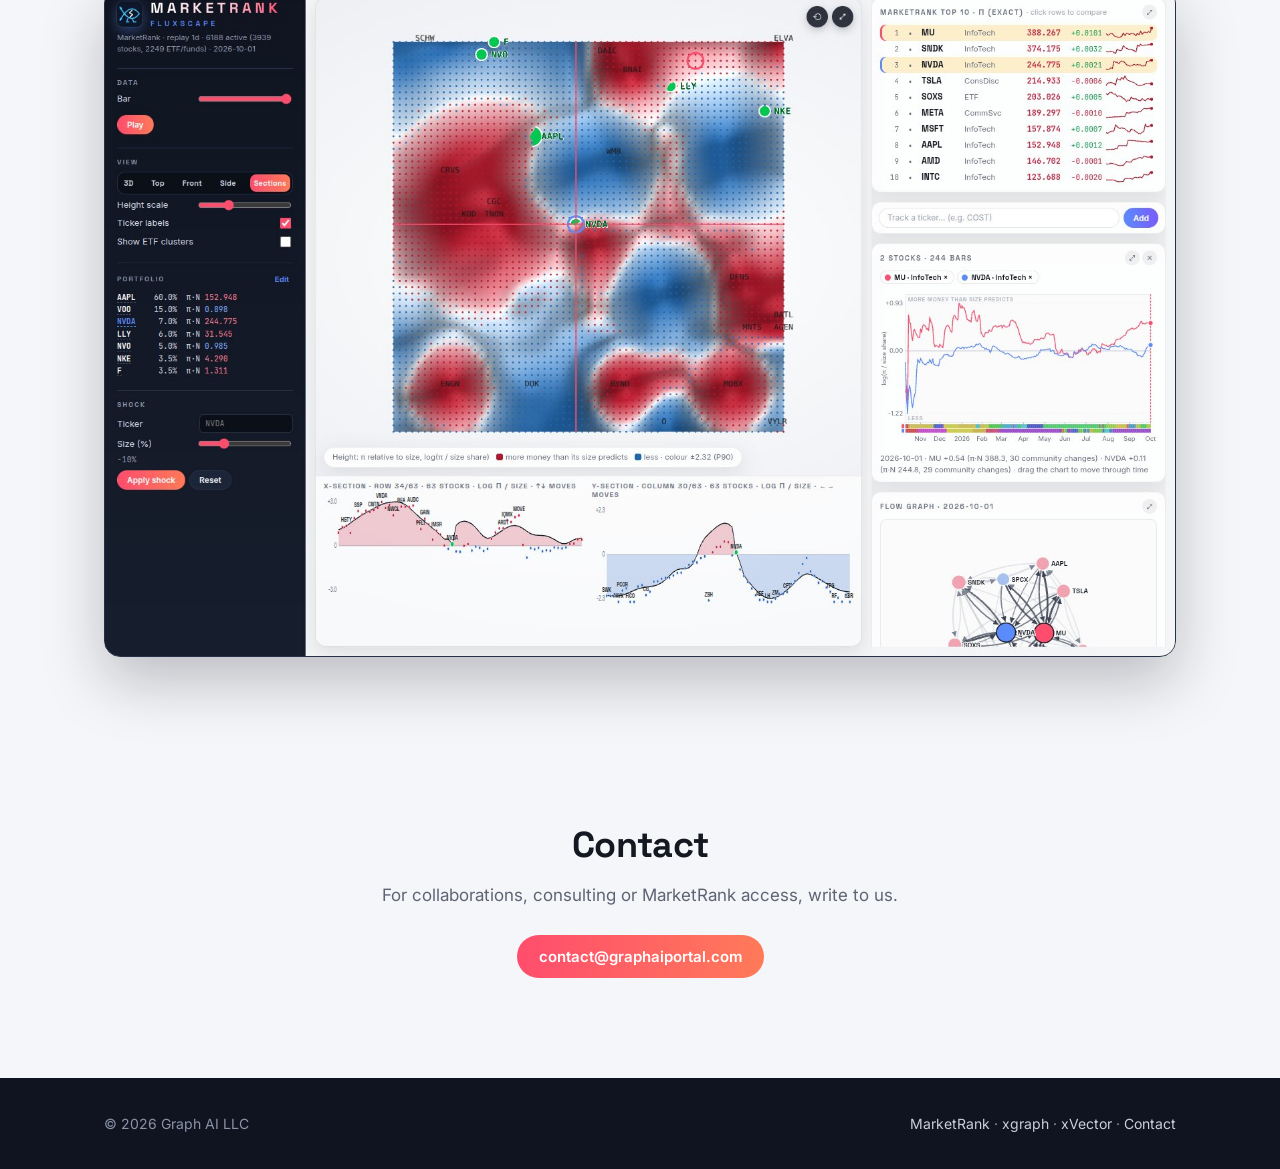
==== commit e2b18b95: "site: restore GitHub links and add run-it-yourself instructions for xgraph, xVector and xMatch Home " ====
--- a/index.html
+++ b/index.html
@@ -64,19 +64,21 @@
         <h3><a href="marketrank.html">MarketRank →</a></h3>
         <p class="kicker">Markov transition-probability solver over money flows</p>
         <p>Ranks 10,000 US stocks and ETFs by the stationary probability of a Markov chain over estimated stock-to-stock money flows, with the Fluxscape landscape, paths and transition-graph views.</p>
+        <span class="more"><a href="marketrank.html">How it works →</a><br><a href="#contact">Request access</a></span>
       </div>
       <div class="card product">
         <span class="tag tag-blue">Open source</span>
-        <h3><a href="https://github.com/karametebkaan/xgraph" target="_blank" rel="noopener">xgraph →</a></h3>
+        <h3><a href="xgraph.html">xgraph →</a></h3>
         <p class="kicker">Vendor-neutral knowledge graph framework</p>
         <p>One browser UI and one HTTP API over multiple graph engines: build, query, explain and visualize a graph through the same workflow on any configured engine, instead of per-vendor consoles and one-off scripts.</p>
+        <span class="more"><a href="xgraph.html#run">How to run it →</a><br><a href="https://github.com/karametebkaan/xgraph" target="_blank" rel="noopener">github.com/karametebkaan/xgraph</a></span>
       </div>
       <div class="card product">
         <span class="tag tag-blue">Open source · arXiv</span>
-        <h3><a href="https://github.com/karametebkaan/xVector" target="_blank" rel="noopener">xVector →</a></h3>
+        <h3><a href="xvector.html">xVector →</a></h3>
         <p class="kicker">kNN-based document entity and relationship extraction engine</p>
         <p>A language model asked to build a knowledge graph asserts only what a sentence states, so related entities can end up disconnected. xVector adds a purely additive second pass: documents are split into paragraph chunks and embedded once, a top-<em>k</em> nearest-neighbour query yields chunk pairs, and Shepard inverse-distance weighting scores the hidden ties between the entities they mention. The pass is order-independent and needs no recomputation as the corpus grows, and it is engine-neutral: the same weighted edges go into FalkorDB, Kinetica, ArangoDB or Neo4j.</p>
-        <span class="more"><a href="https://arxiv.org/abs/2609.00387" target="_blank" rel="noopener">Paper: arXiv:2609.00387</a></span>
+        <span class="more"><a href="xvector.html#run">How to run it →</a><br><a href="https://github.com/karametebkaan/xVector" target="_blank" rel="noopener">github.com/karametebkaan/xVector</a><br><a href="https://arxiv.org/abs/2609.00387" target="_blank" rel="noopener">Paper: arXiv:2609.00387</a></span>
       </div>
     </div>
     <h3 style="font: 700 18px var(--display); margin: 44px 0 6px;">Publications</h3>
@@ -120,7 +122,7 @@
 <footer>
   <div class="wrap">
     <span>© 2026 Graph AI LLC</span>
-    <span><a href="marketrank.html">MarketRank</a> · <a href="https://github.com/karametebkaan/xgraph">xgraph</a> · <a href="https://github.com/karametebkaan/xVector">xVector</a> · <a href="index.html#contact">Contact</a></span>
+    <span><a href="marketrank.html">MarketRank</a> · <a href="xgraph.html">xgraph</a> · <a href="xvector.html">xVector</a> · <a href="index.html#contact">Contact</a></span>
   </div>
 </footer>
 </body>
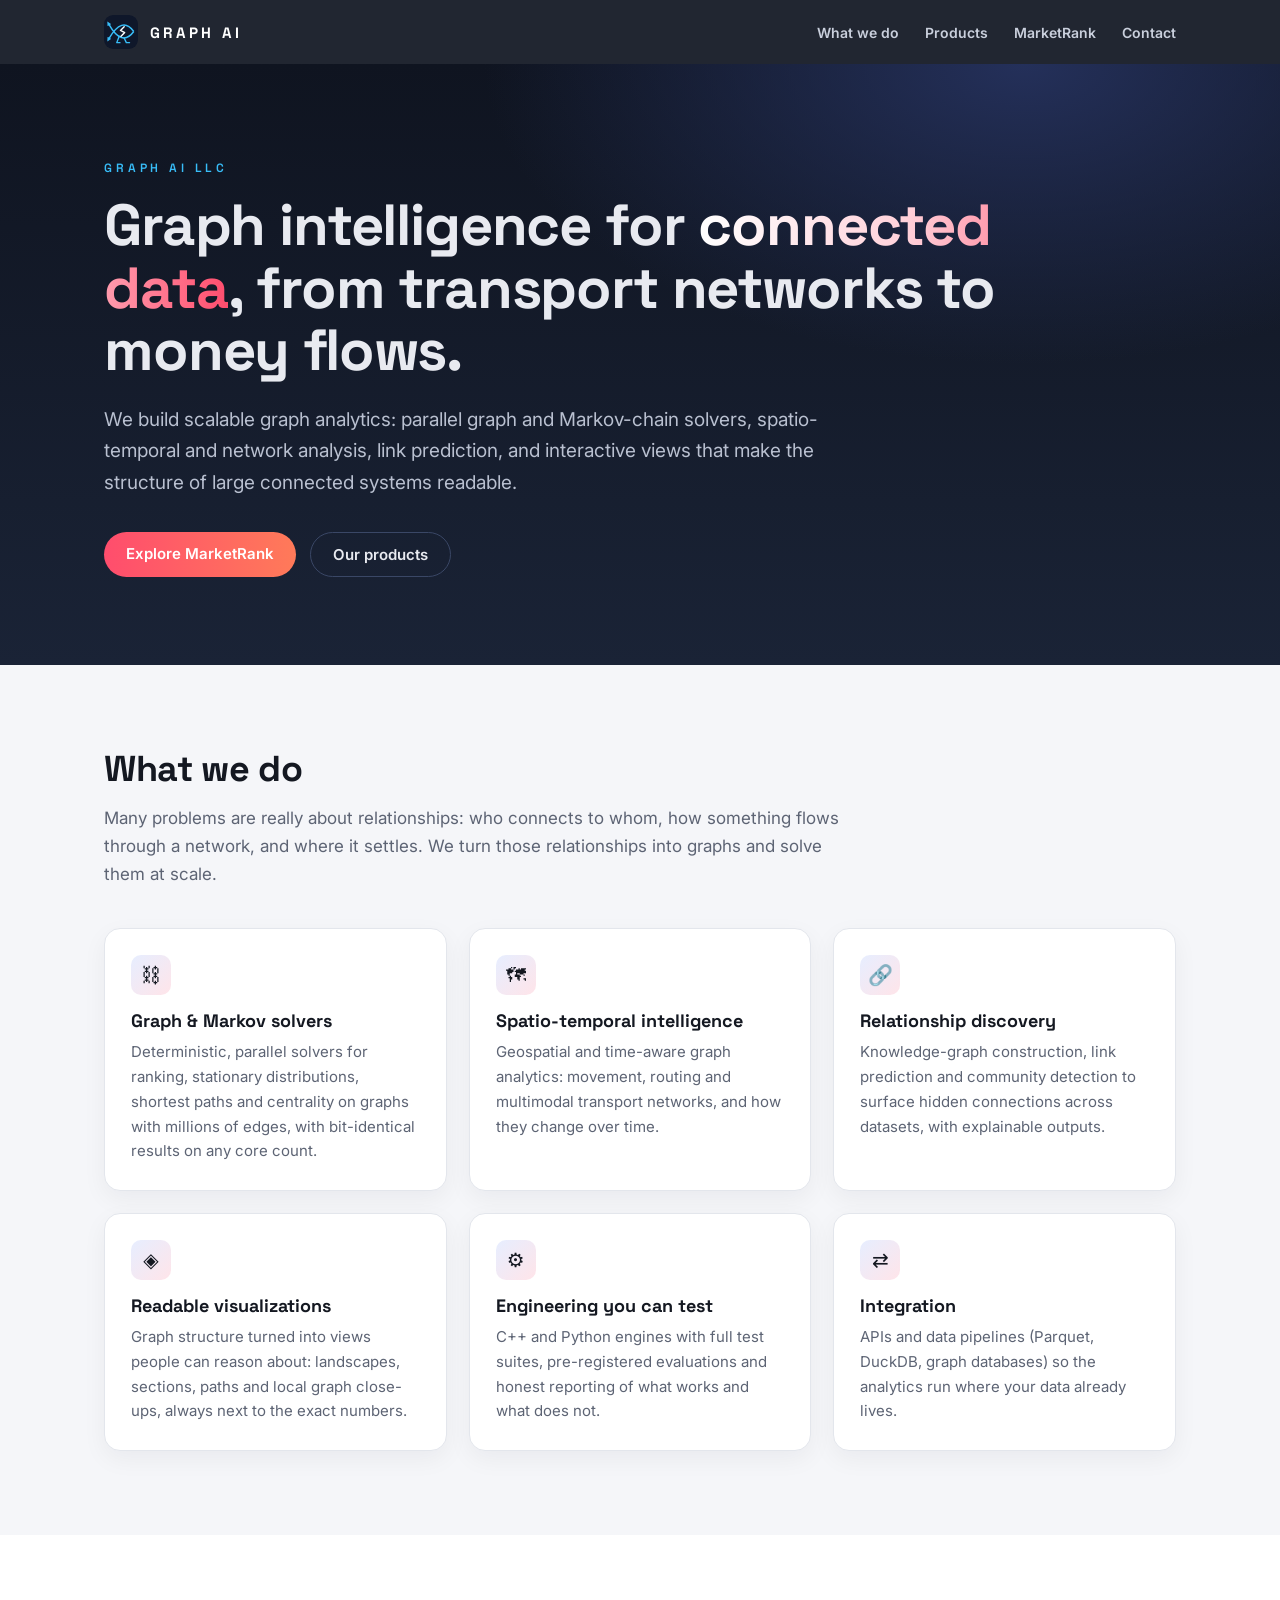
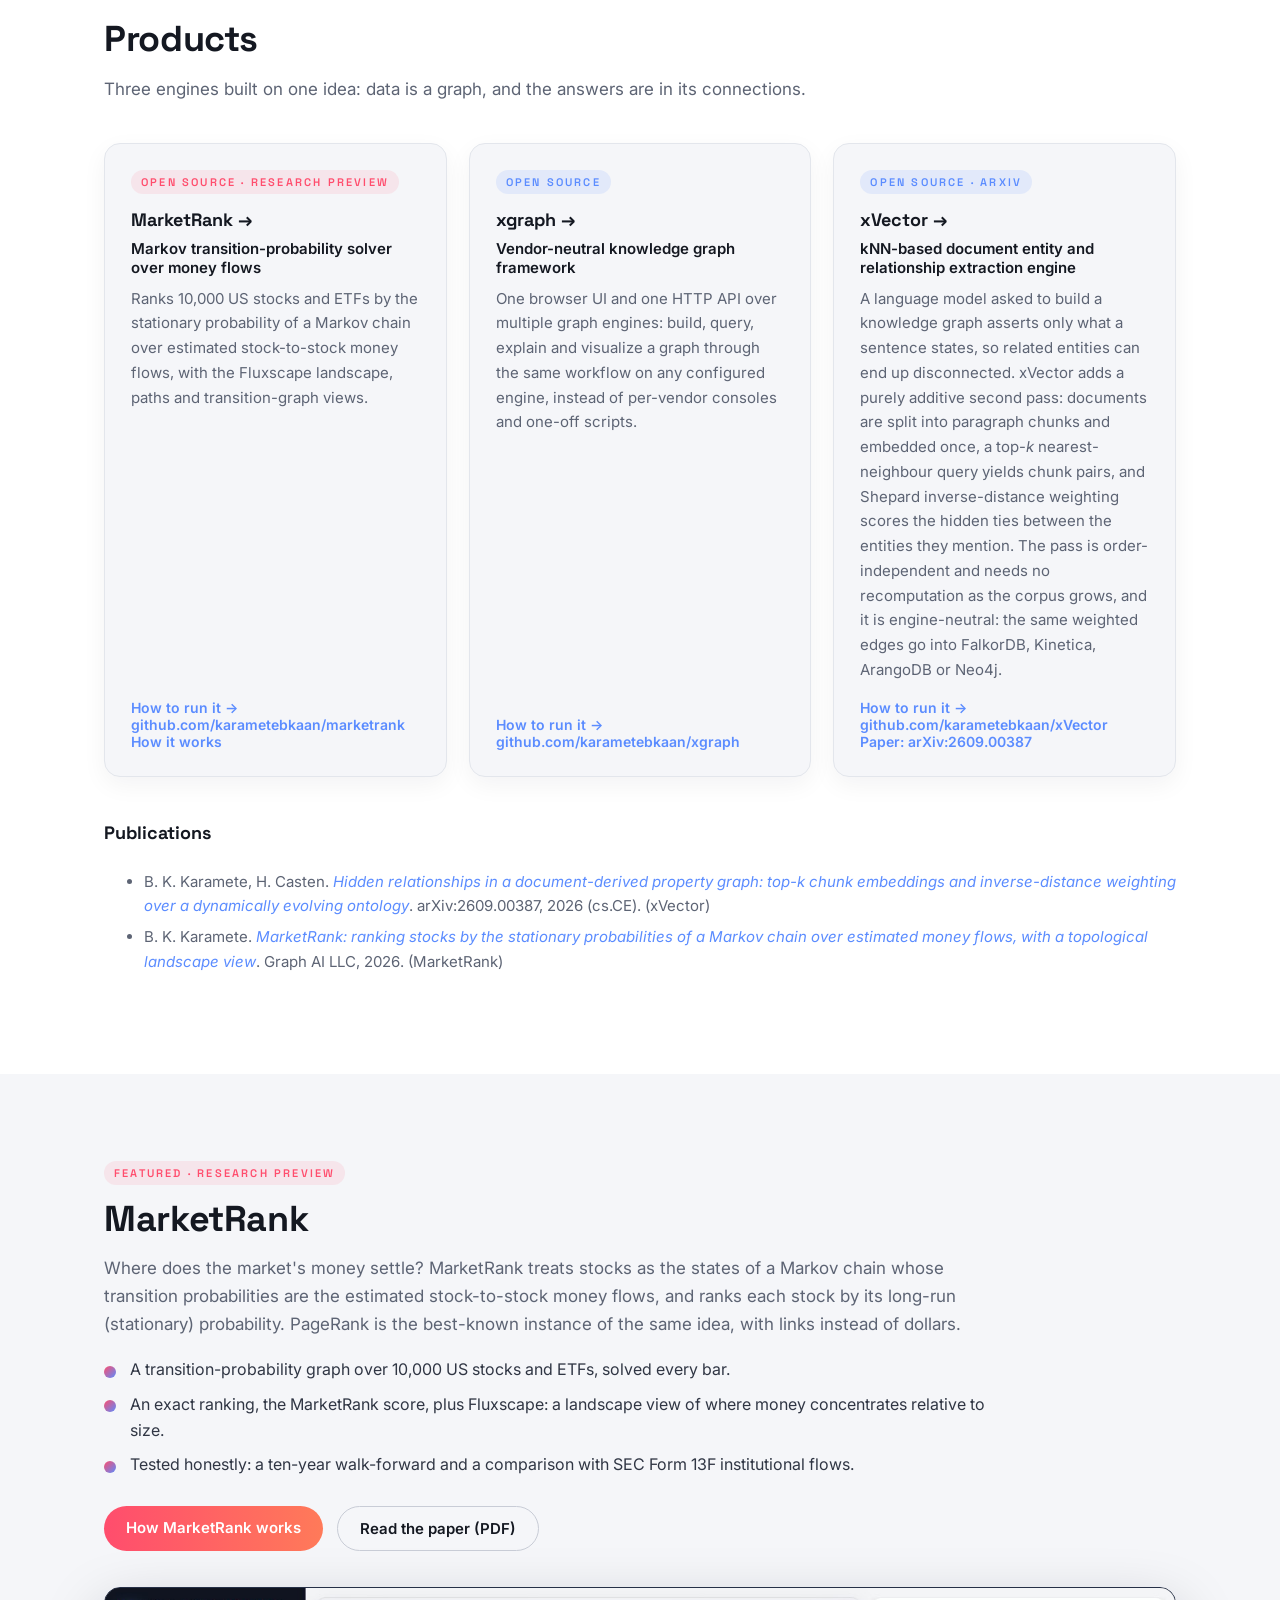
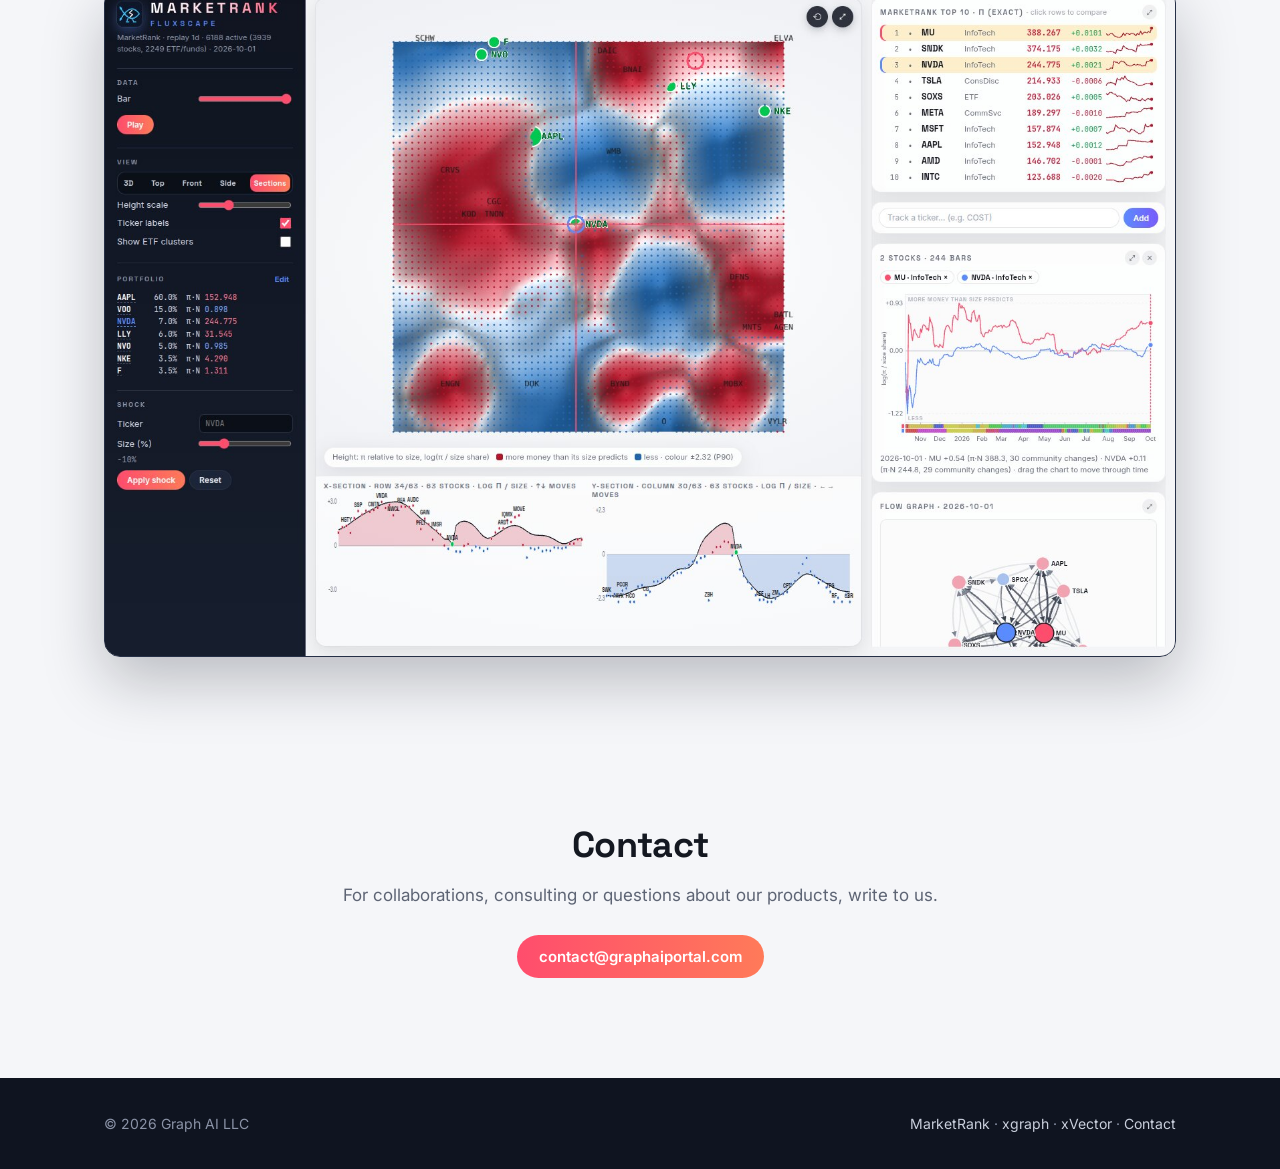
==== commit 69f5c64d: "site: MarketRank is open source -- run-it-yourself section, GitHub link on the card and page Co-Auth" ====
--- a/index.html
+++ b/index.html
@@ -60,11 +60,11 @@
     <p class="sub">Three engines built on one idea: data is a graph, and the answers are in its connections.</p>
     <div class="grid3 products">
       <div class="card product">
-        <span class="tag">Research preview</span>
+        <span class="tag">Open source · Research preview</span>
         <h3><a href="marketrank.html">MarketRank →</a></h3>
         <p class="kicker">Markov transition-probability solver over money flows</p>
         <p>Ranks 10,000 US stocks and ETFs by the stationary probability of a Markov chain over estimated stock-to-stock money flows, with the Fluxscape landscape, paths and transition-graph views.</p>
-        <span class="more"><a href="marketrank.html">How it works →</a><br><a href="#contact">Request access</a></span>
+        <span class="more"><a href="marketrank.html#run">How to run it →</a><br><a href="https://github.com/karametebkaan/marketrank" target="_blank" rel="noopener">github.com/karametebkaan/marketrank</a><br><a href="marketrank.html">How it works</a></span>
       </div>
       <div class="card product">
         <span class="tag tag-blue">Open source</span>
@@ -114,7 +114,7 @@
 <section class="block contact" id="contact">
   <div class="wrap">
     <h2>Contact</h2>
-    <p class="sub">For collaborations, consulting or MarketRank access, write to us.</p>
+    <p class="sub">For collaborations, consulting or questions about our products, write to us.</p>
     <p><a class="btn primary" href="mailto:contact@graphaiportal.com">contact@graphaiportal.com</a></p>
   </div>
 </section>
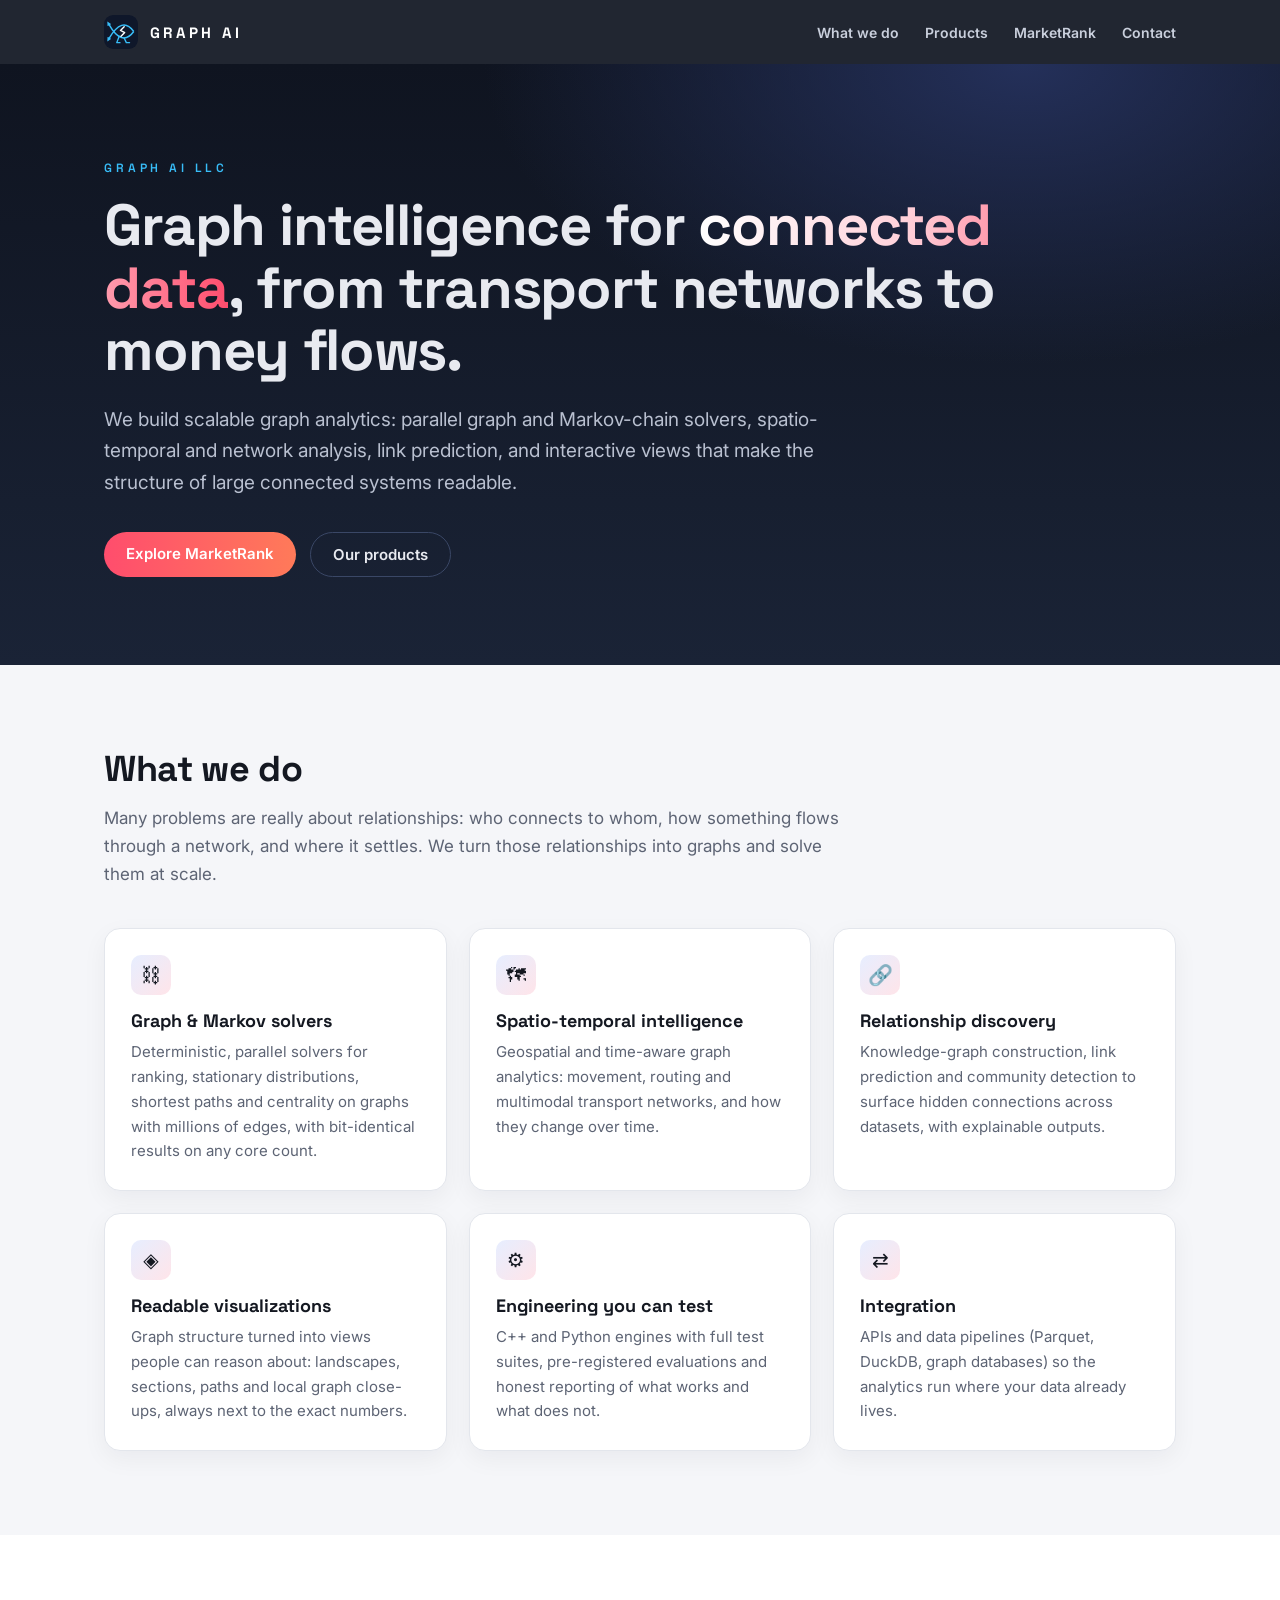
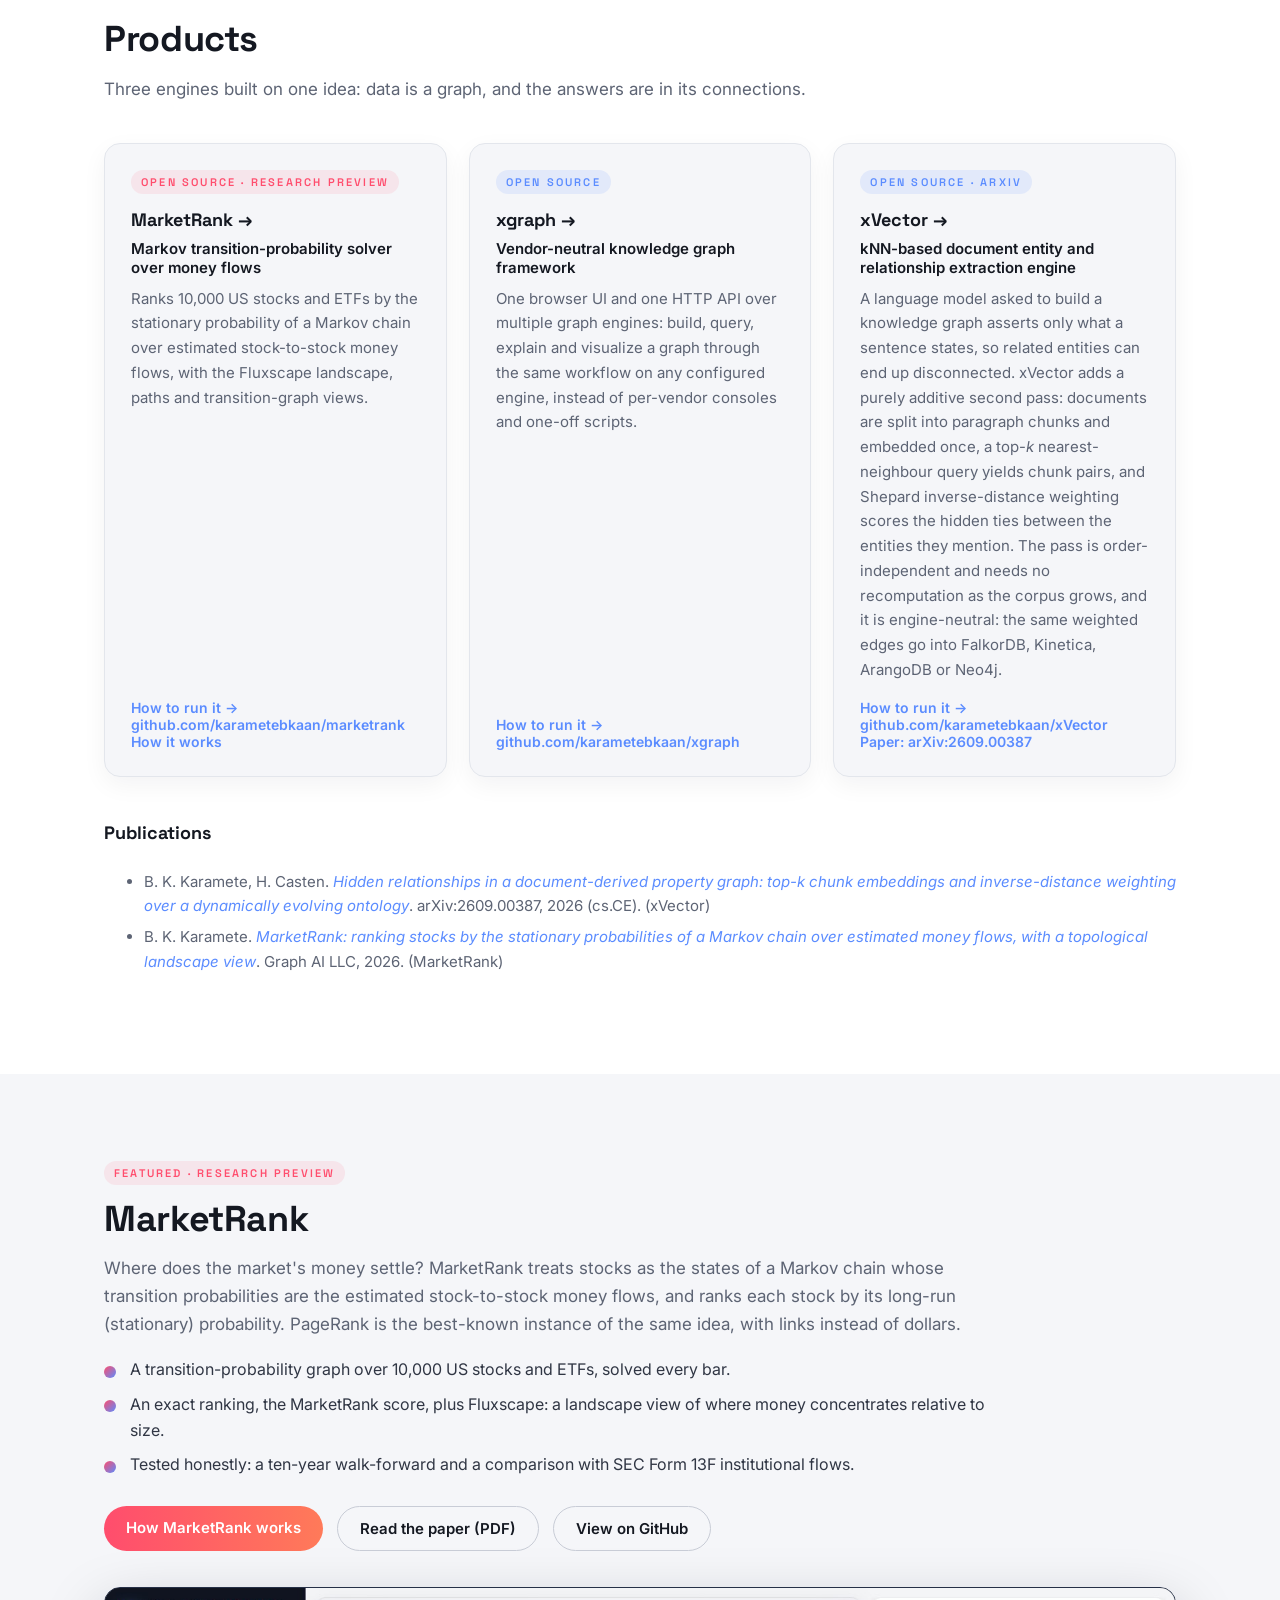
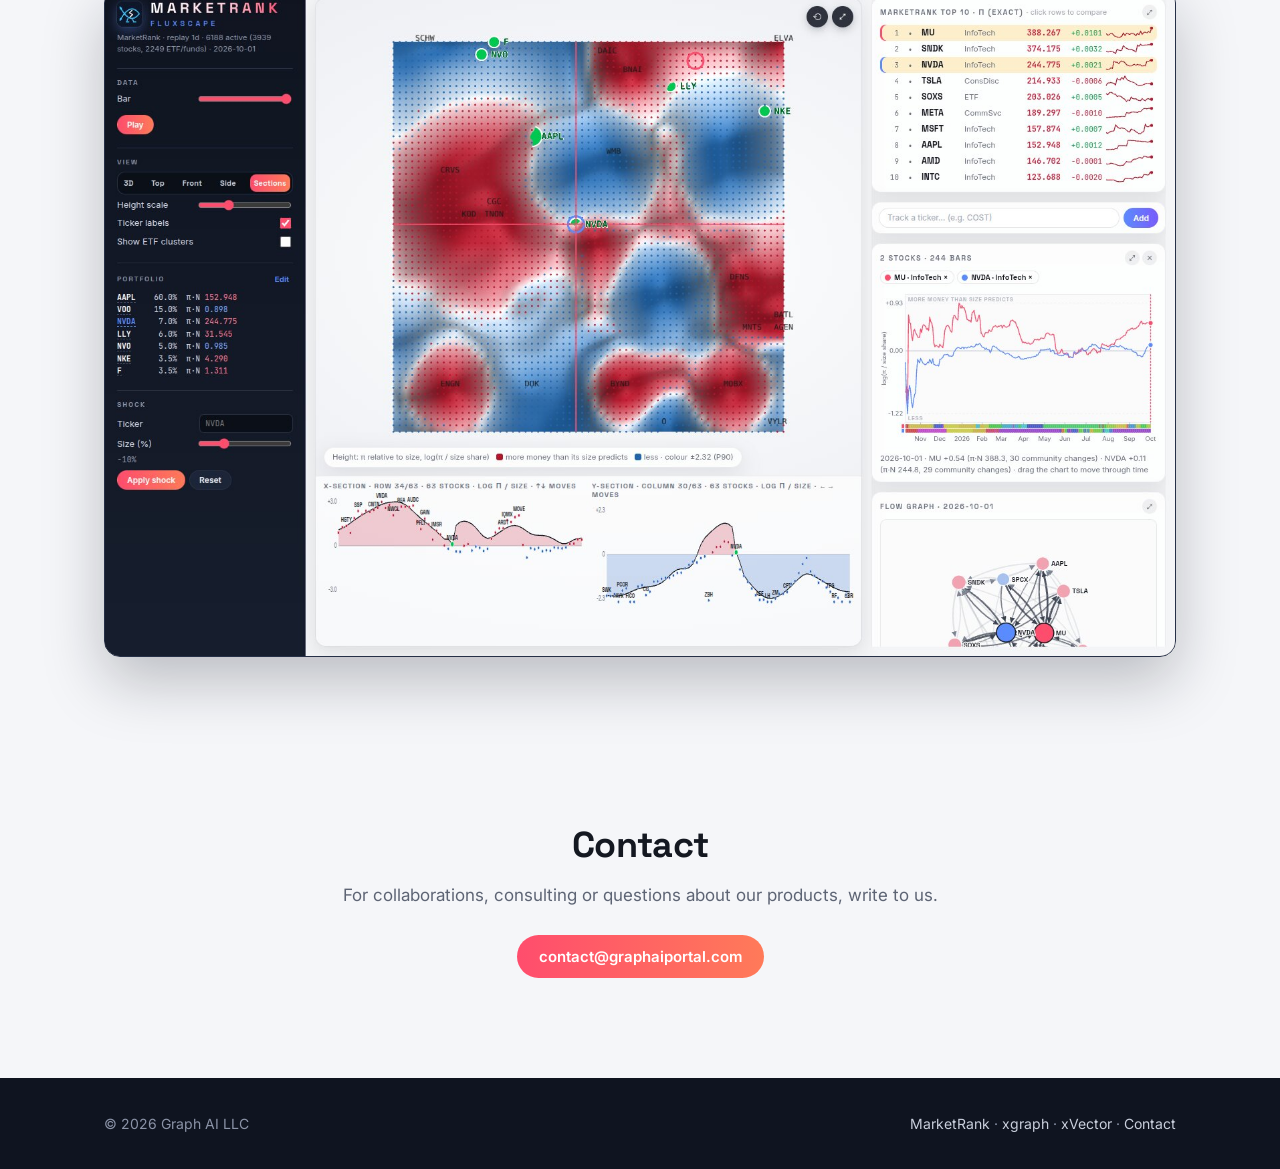
==== commit 4f7a6961: "site: View on GitHub button for MarketRank (page hero and featured section), like xgraph and xVector" ====
--- a/index.html
+++ b/index.html
@@ -103,6 +103,7 @@
       <div class="btns">
         <a class="btn primary" href="marketrank.html">How MarketRank works</a>
         <a class="btn ghost" href="assets/marketrank-paper.pdf">Read the paper (PDF)</a>
+        <a class="btn ghost" href="https://github.com/karametebkaan/marketrank" target="_blank" rel="noopener">View on GitHub</a>
       </div>
     </div>
   </div>
